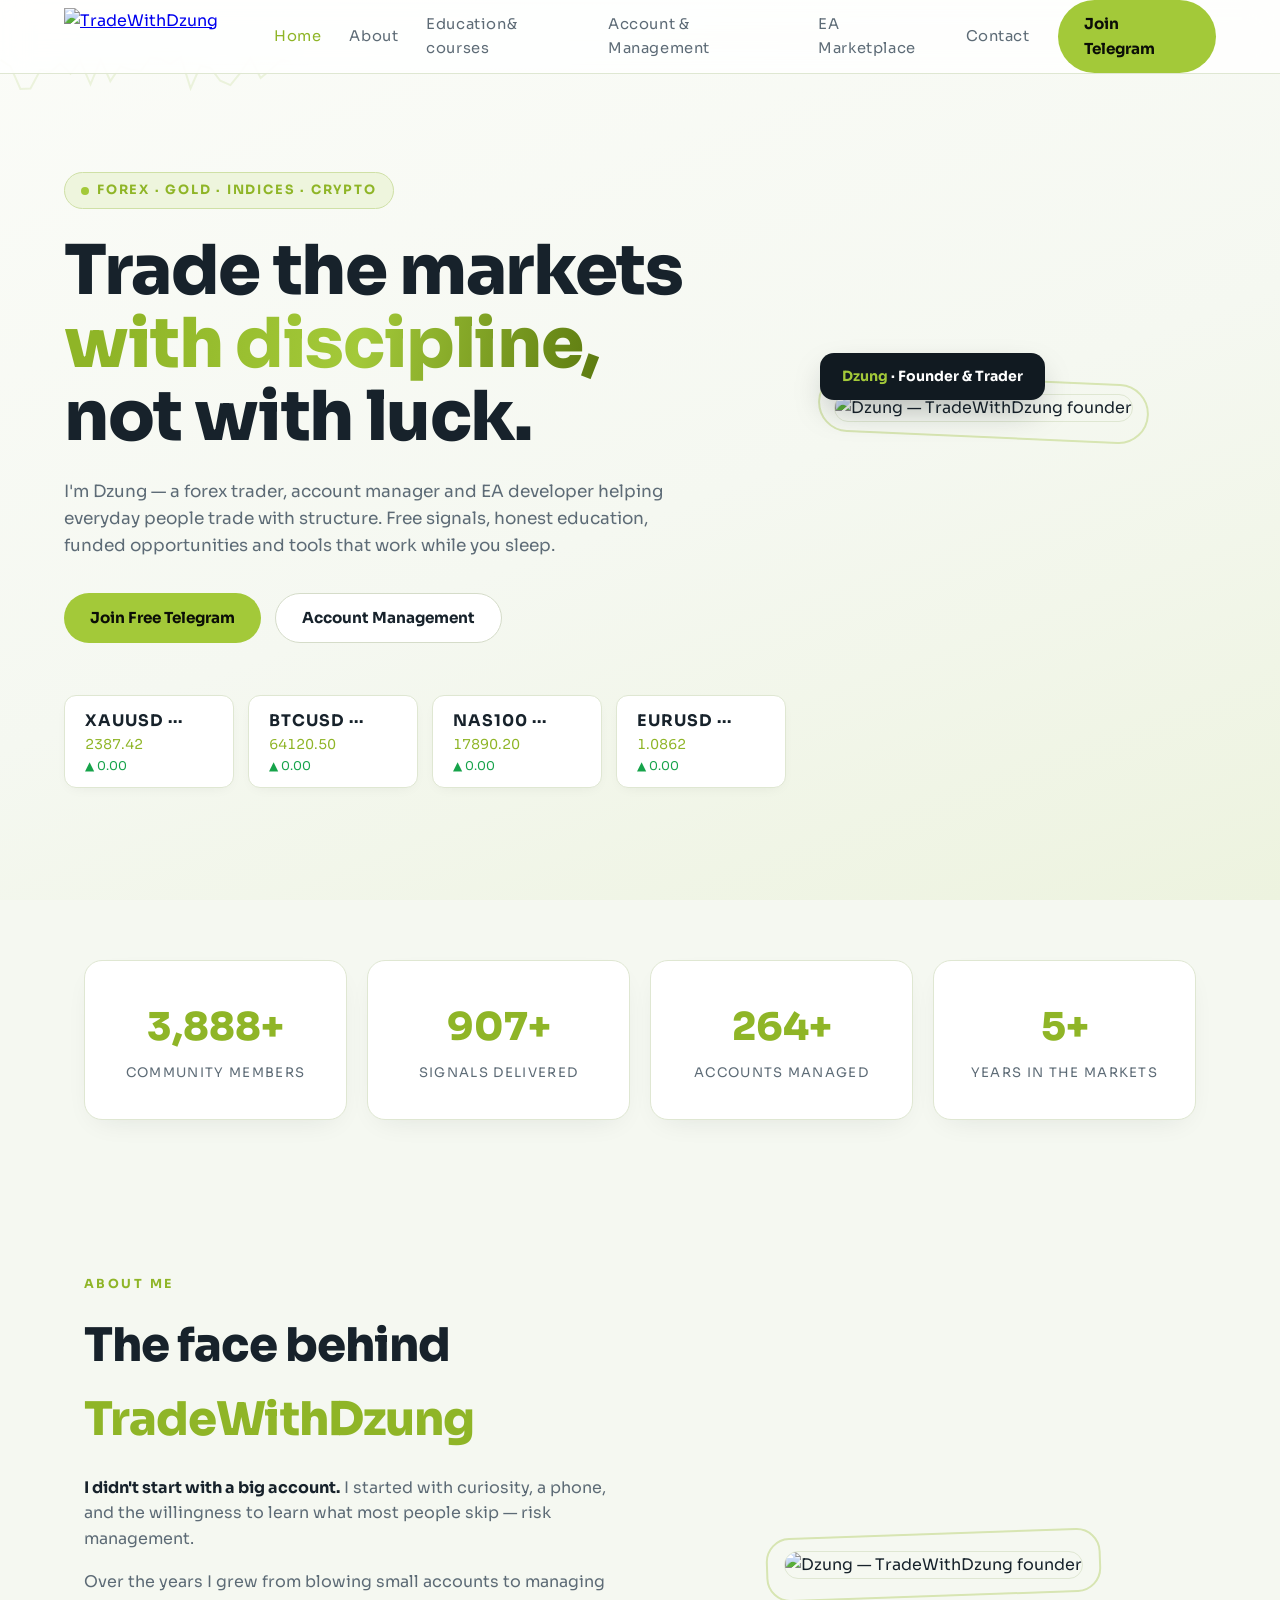
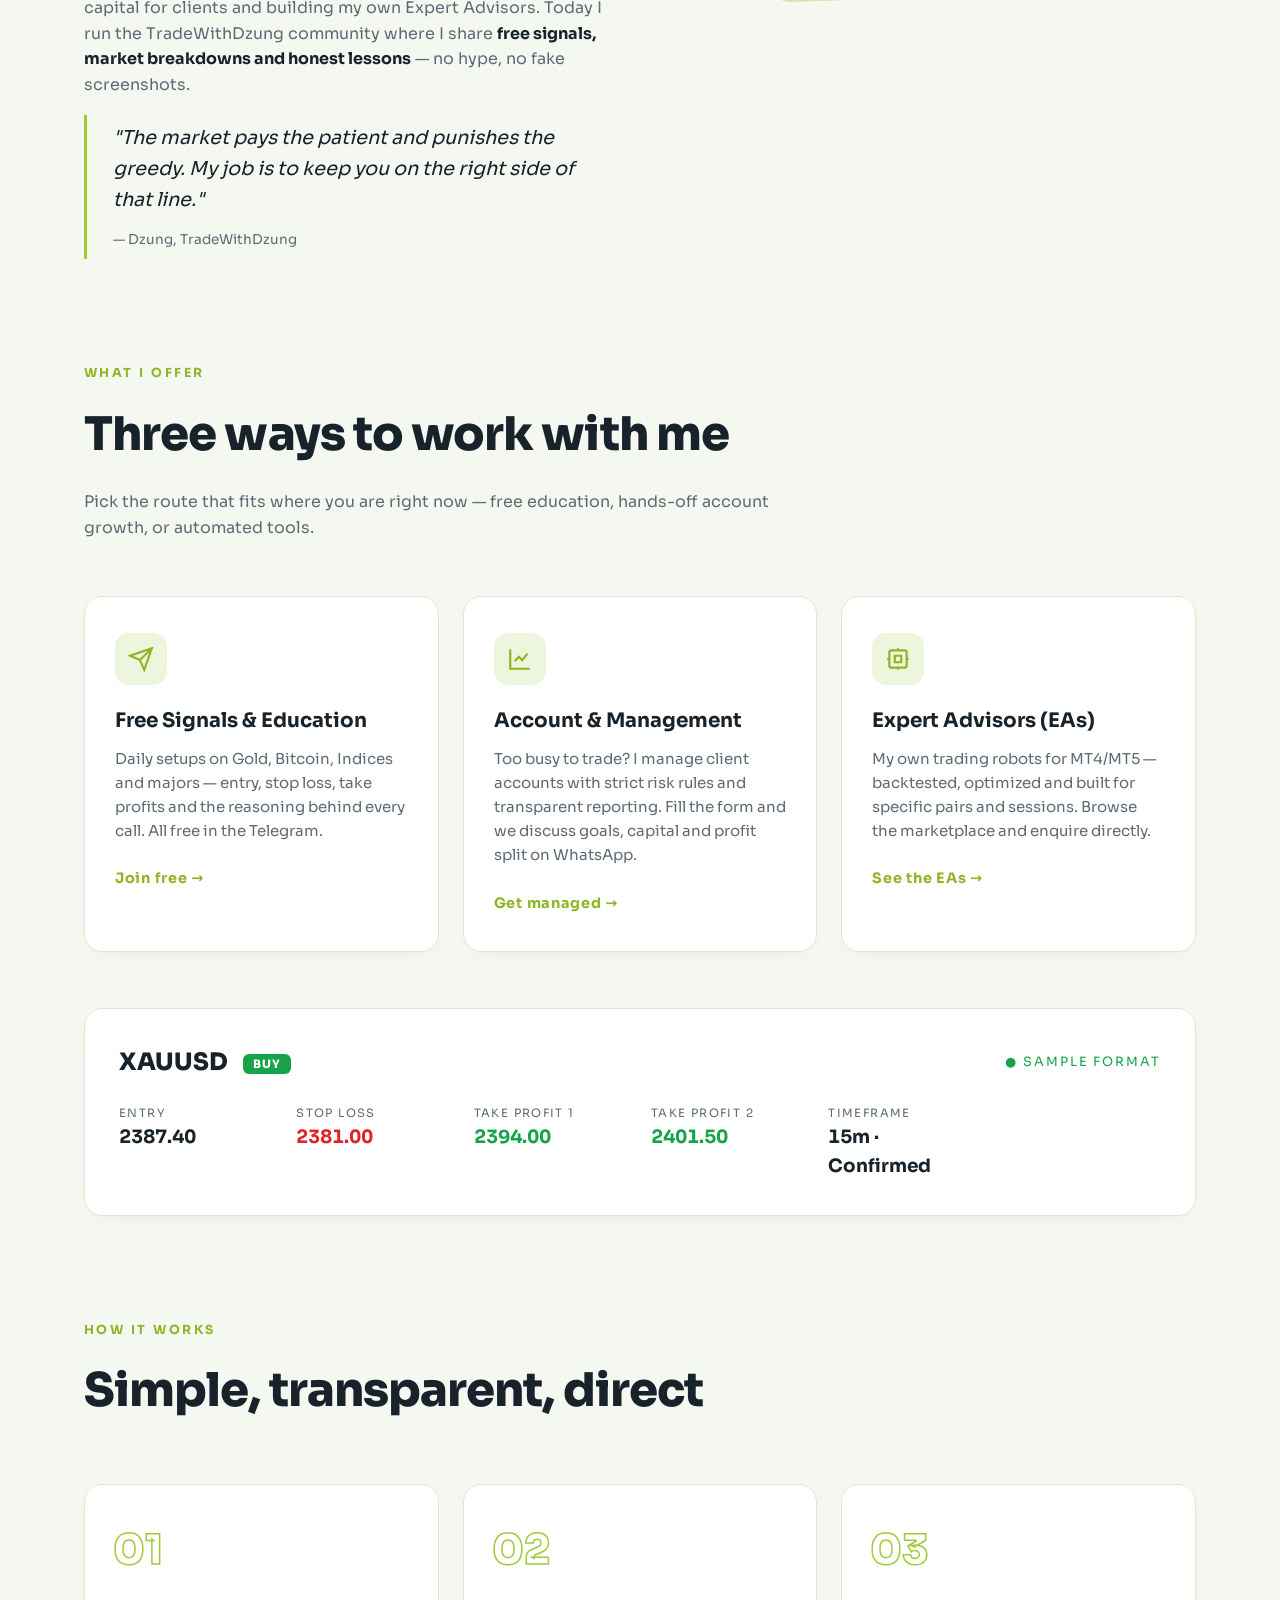
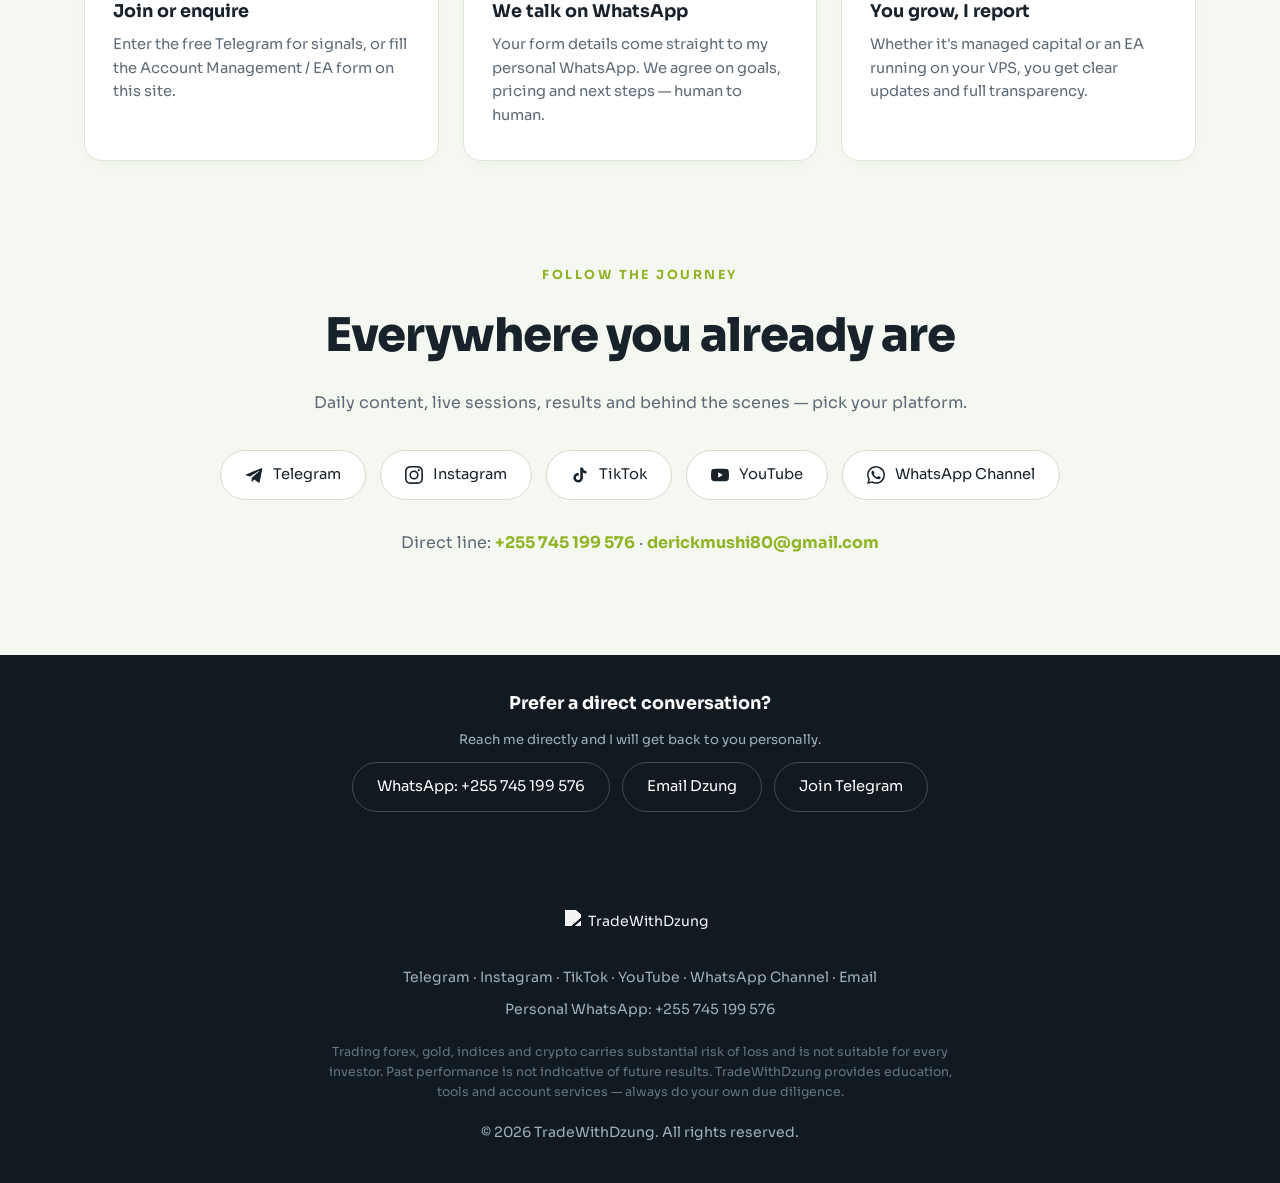
==== index.html @ c8662b42 "Add files via upload" ====
<!DOCTYPE html>
<html lang="en">
<head>
<meta charset="UTF-8">
<meta name="viewport" content="width=device-width, initial-scale=1.0">
<link rel="icon" type="image/png" href="assets/logo.png">
<link rel="preconnect" href="https://fonts.googleapis.com">
<link href="https://fonts.googleapis.com/css2?family=Sora:wght@400;600;700;800&display=swap" rel="stylesheet">
<link rel="stylesheet" href="styles.css">
<title>TradeWithDzung — Forex Signals, Account Management &amp; EAs</title>
<meta name="description" content="TradeWithDzung — forex educator, account manager and EA developer. Join the free Telegram and grow with discipline.">
</head>
<body>

  <nav class="nav">
    <a href="index.html"><img src="assets/logo.png" alt="TradeWithDzung"></a>
    <div class="links" id="navLinks">
      <a class="tlink active" href="index.html" style="color:var(--lime)">Home</a>
      <a class="tlink" href="#about">About</a>
      <a class="tlink" href="education.html">Education& courses</a>
      <a class="tlink" href="account.html">Account &amp; Management</a>
      <a class="tlink" href="eas.html">EA Marketplace</a>
      <a class="tlink" href="#contact">Contact</a>
      <a class="btn" href="https://t.me/tradewithdzung" target="_blank">Join Telegram</a>
    </div>
    <button class="burger" aria-label="menu"><span></span><span></span><span></span></button>
  </nav>

  <!-- HERO -->
  <header class="hero">
    <canvas id="fx"></canvas>
    <div class="inner">
      <div class="hero-grid">
        <div>
          <div class="tag"><span class="dot"></span> Forex · Gold · Indices · Crypto</div>
          <h1>Trade the markets <span class="grad">with discipline,</span> not with luck.</h1>
          <p class="lead">I'm Dzung — a forex trader, account manager and EA developer helping everyday people trade with structure. Free signals, honest education, funded opportunities and tools that work while you sleep.</p>
          <div class="cta-row">
            <a class="btn" href="https://t.me/tradewithdzung" target="_blank">Join Free Telegram</a>
            <a class="btn ghost" href="account.html">Account Management</a>
          </div>
        </div>
        <div class="hero-photo">
          <img src="assets/dzung.jpg" alt="Dzung — TradeWithDzung founder">
          <div class="float-badge"><b>Dzung</b> · Founder &amp; Trader</div>
        </div>
      </div>
      <div class="ticker">
        <div class="chip" data-sym="XAUUSD"><div class="sym">XAUUSD ···</div><div class="prc">2387.42</div><div class="dir up">▲ 0.00</div></div>
        <div class="chip" data-sym="BTCUSD"><div class="sym">BTCUSD ···</div><div class="prc">64120.50</div><div class="dir up">▲ 0.00</div></div>
        <div class="chip" data-sym="NAS100"><div class="sym">NAS100 ···</div><div class="prc">17890.20</div><div class="dir up">▲ 0.00</div></div>
        <div class="chip" data-sym="EURUSD"><div class="sym">EURUSD ···</div><div class="prc">1.0862</div><div class="dir up">▲ 0.00</div></div>
      </div>
    </div>
  </header>

  <!-- STATS -->
  <div class="stats" style="margin-top:60px">
    <div class="cell"><div class="num" data-count="5000" data-suffix="+">0</div><div class="lbl">Community members</div></div>
    <div class="cell"><div class="num" data-count="1200" data-suffix="+">0</div><div class="lbl">Signals delivered</div></div>
    <div class="cell"><div class="num" data-count="350" data-suffix="+">0</div><div class="lbl">Accounts managed</div></div>
    <div class="cell"><div class="num" data-count="6" data-suffix="+">0</div><div class="lbl">Years in the markets</div></div>
  </div>

  <!-- ABOUT -->
  <section id="about">
    <div class="grid2">
      <div class="about-txt reveal">
        <span class="kick">About me</span>
        <h2 class="title">The face behind <span style="color:var(--lime)">TradeWithDzung</span></h2>
        <p><strong>I didn't start with a big account.</strong> I started with curiosity, a phone, and the willingness to learn what most people skip — risk management.</p>
        <p>Over the years I grew from blowing small accounts to managing capital for clients and building my own Expert Advisors. Today I run the TradeWithDzung community where I share <strong>free signals, market breakdowns and honest lessons</strong> — no hype, no fake screenshots.</p>
        <div class="quote reveal">
          "The market pays the patient and punishes the greedy. My job is to keep you on the right side of that line."
          <small>— Dzung, TradeWithDzung</small>
        </div>
      </div>
      <div class="about-photo reveal">
        <img src="assets/dzung1.jpeg" alt="Dzung — TradeWithDzung founder">
      </div>
    </div>
  </section>

  <!-- SERVICES -->
  <section id="services" style="padding-top:0">
    <span class="kick">What I offer</span>
    <h2 class="title">Three ways to work with me</h2>
    <p class="sub">Pick the route that fits where you are right now — free education, hands-off account growth, or automated tools.</p>
    <div class="cards">
      <div class="card reveal">
        <div class="ic"><svg width="26" height="26" viewBox="0 0 24 24" fill="none" stroke="currentColor" stroke-width="2"><path d="M22 2L11 13M22 2l-7 20-4-9-9-4 20-7z"/></svg></div>
        <h3>Free Signals &amp; Education</h3>
        <p>Daily setups on Gold, Bitcoin, Indices and majors — entry, stop loss, take profits and the reasoning behind every call. All free in the Telegram.</p>
        <a class="more" href="https://t.me/tradewithdzung" target="_blank">Join free →</a>
      </div>
      <div class="card reveal">
        <div class="ic"><svg width="26" height="26" viewBox="0 0 24 24" fill="none" stroke="currentColor" stroke-width="2"><path d="M3 3v18h18M7 14l4-4 3 3 5-6"/></svg></div>
        <h3>Account &amp; Management</h3>
        <p>Too busy to trade? I manage client accounts with strict risk rules and transparent reporting. Fill the form and we discuss goals, capital and profit split on WhatsApp.</p>
        <a class="more" href="account.html">Get managed →</a>
      </div>
      <div class="card reveal">
        <div class="ic"><svg width="26" height="26" viewBox="0 0 24 24" fill="none" stroke="currentColor" stroke-width="2"><rect x="4" y="4" width="16" height="16" rx="2"/><path d="M9 9h6v6H9zM4 12h-2M22 12h-2M12 4V2M12 22v-2"/></svg></div>
        <h3>Expert Advisors (EAs)</h3>
        <p>My own trading robots for MT4/MT5 — backtested, optimized and built for specific pairs and sessions. Browse the marketplace and enquire directly.</p>
        <a class="more" href="eas.html">See the EAs →</a>
      </div>
    </div>

    <!-- sample signal -->
    <div class="signal reveal">
      <div class="s-top">
        <div class="pair">XAUUSD <span class="side">BUY</span></div>
        <div class="live">● Sample format</div>
      </div>
      <div class="row"><small>Entry</small><b>2387.40</b></div>
      <div class="row"><small>Stop loss</small><b style="color:#dc2626">2381.00</b></div>
      <div class="row"><small>Take profit 1</small><b style="color:#16a34a">2394.00</b></div>
      <div class="row"><small>Take profit 2</small><b style="color:#16a34a">2401.50</b></div>
      <div class="row"><small>Timeframe</small><b>15m · Confirmed</b></div>
    </div>
  </section>

  <!-- HOW IT WORKS -->
  <section style="padding-top:0">
    <span class="kick">How it works</span>
    <h2 class="title">Simple, transparent, direct</h2>
    <div class="steps">
      <div class="step reveal"><h3>Join or enquire</h3><p>Enter the free Telegram for signals, or fill the Account Management / EA form on this site.</p></div>
      <div class="step reveal"><h3>We talk on WhatsApp</h3><p>Your form details come straight to my personal WhatsApp. We agree on goals, pricing and next steps — human to human.</p></div>
      <div class="step reveal"><h3>You grow, I report</h3><p>Whether it's managed capital or an EA running on your VPS, you get clear updates and full transparency.</p></div>
    </div>
  </section>

  <!-- CONTACT -->
  <section id="contact" style="padding-top:0;text-align:center">
    <span class="kick">Follow the journey</span>
    <h2 class="title">Everywhere you already are</h2>
    <p class="sub" style="margin:0 auto 34px">Daily content, live sessions, results and behind the scenes — pick your platform.</p>
    <div style="display:flex;gap:14px;flex-wrap:wrap;justify-content:center">
      <a class="soc" href="https://t.me/tradewithdzung" target="_blank"><svg viewBox="0 0 24 24"><path d="M9.04 15.7l-.38 5.36c.55 0 .79-.24 1.08-.52l2.6-2.48 5.38 3.94c.99.55 1.69.26 1.96-.9L22.9 4.6c.32-1.45-.52-2.02-1.48-1.66L2.2 10.9c-1.42.55-1.4 1.34-.24 1.7l4.93 1.53L18.26 6.8c.6-.4 1.14-.18.7.22z"/></svg> Telegram</a>
      <a class="soc" href="https://www.instagram.com/tradewithdzung?stkn=azIyY24zc2JjOWRv" target="_blank"><svg viewBox="0 0 24 24"><path d="M12 2.16c3.2 0 3.58.01 4.85.07 3.25.15 4.77 1.69 4.92 4.92.06 1.27.07 1.65.07 4.85s-.01 3.58-.07 4.85c-.15 3.23-1.66 4.77-4.92 4.92-1.27.06-1.64.07-4.85.07s-3.58-.01-4.85-.07c-3.26-.15-4.77-1.7-4.92-4.92C2.17 15.58 2.16 15.2 2.16 12s.01-3.58.07-4.85C2.38 3.92 3.9 2.38 7.15 2.23 8.42 2.17 8.8 2.16 12 2.16zM12 0C8.74 0 8.33.01 7.05.07 2.7.27.27 2.69.07 7.05.01 8.33 0 8.74 0 12s.01 3.67.07 4.95c.2 4.36 2.62 6.78 6.98 6.98C8.33 23.99 8.74 24 12 24s3.67-.01 4.95-.07c4.35-.2 6.78-2.62 6.98-6.98.06-1.28.07-1.69.07-4.95s-.01-3.67-.07-4.95C23.78 2.7 21.36.27 17 .07 15.67.01 15.26 0 12 0zm0 5.84A6.16 6.16 0 1 0 18.16 12 6.16 6.16 0 0 0 12 5.84zm0 10.15A4 4 0 1 1 16 12a4 4 0 0 1-4 3.99zm6.4-11.85a1.44 1.44 0 1 0 1.44 1.44 1.44 1.44 0 0 0-1.44-1.44z"/></svg> Instagram</a>
      <a class="soc" href="https://www.tiktok.com/@tradewithdzung?_r=1&_t=ZS-99aoD9HJnmC" target="_blank"><svg viewBox="0 0 24 24"><path d="M19.59 6.69a4.83 4.83 0 0 1-3.77-4.25V2h-3.45v13.67a2.9 2.9 0 1 1-2.01-2.77V9.39a6.34 6.34 0 1 0 5.46 6.28V8.69a8.16 8.16 0 0 0 4.77 1.52v-3.4a4.85 4.85 0 0 1-1-.12z"/></svg> TikTok</a>
      <a class="soc" href="https://youtube.com/@tradewithdzung?si=ZJ-uL6FaXeh6e82T" target="_blank"><svg viewBox="0 0 24 24"><path d="M23.5 6.19a3.02 3.02 0 0 0-2.12-2.14C19.5 3.55 12 3.55 12 3.55s-7.5 0-9.38.5A3.02 3.02 0 0 0 .5 6.19C0 8.07 0 12 0 12s0 3.93.5 5.81a3.02 3.02 0 0 0 2.12 2.14c1.88.5 9.38.5 9.38.5s7.5 0 9.38-.5a3.02 3.02 0 0 0 2.12-2.14C24 15.93 24 12 24 12s0-3.93-.5-5.81zM9.55 15.57V8.43L15.82 12z"/></svg> YouTube</a>
      <a class="soc" href="https://whatsapp.com/channel/0029Vb87YiJAzNc2whz7le1A" target="_blank"><svg viewBox="0 0 24 24"><path d="M17.47 14.38c-.3-.15-1.76-.87-2.03-.97-.27-.1-.47-.15-.67.15-.2.3-.77.97-.94 1.17-.17.2-.35.22-.64.07-.3-.15-1.26-.46-2.4-1.47-.89-.79-1.49-1.77-1.66-2.07-.17-.3-.02-.46.13-.61.13-.13.3-.35.44-.52.15-.17.2-.3.3-.5.1-.2.05-.37-.02-.52-.08-.15-.67-1.62-.92-2.22-.24-.58-.49-.5-.67-.51h-.57c-.2 0-.52.07-.8.37-.27.3-1.04 1.02-1.04 2.5 0 1.47 1.07 2.9 1.22 3.1.15.2 2.1 3.2 5.1 4.49.71.3 1.27.49 1.7.63.72.23 1.37.2 1.88.12.57-.09 1.76-.72 2-1.42.25-.7.25-1.29.18-1.42-.08-.12-.28-.2-.57-.34zm-5.42 7.4h-.01a9.87 9.87 0 0 1-5.03-1.38l-.36-.21-3.74.98 1-3.65-.24-.37a9.86 9.86 0 1 1 8.38 4.63zm8.42-18.3A11.82 11.82 0 0 0 12.05 0C5.5 0 .16 5.33.16 11.89c0 2.1.55 4.14 1.59 5.95L.06 24l6.3-1.65a11.88 11.88 0 0 0 5.68 1.45h.01c6.55 0 11.89-5.34 11.89-11.9 0-3.18-1.24-6.16-3.47-8.41z"/></svg> WhatsApp Channel</a>
    </div>
    <p style="margin-top:30px;color:var(--mut)">Direct line: <a href="https://wa.me/255745199576" target="_blank" style="color:var(--lime);text-decoration:none;font-weight:700">+255 745 199 576</a> · <a href="mailto:derickmushi80@gmail.com" style="color:var(--lime);text-decoration:none;font-weight:700">derickmushi80@gmail.com</a></p>
  </section>

  <div class="socials socials-secondary">
    <a class="soc direct-contact" href="https://wa.me/255745199576" target="_blank">WhatsApp: +255 745 199 576</a>
    <a class="soc direct-contact" href="mailto:derickmushi80@gmail.com">Email Dzung</a>
    <a class="soc direct-contact" href="https://t.me/tradewithdzung" target="_blank">Join Telegram</a>
    <a class="soc" href="https://t.me/tradewithdzung" target="_blank"><svg viewBox="0 0 24 24"><path d="M9.04 15.7l-.38 5.36c.55 0 .79-.24 1.08-.52l2.6-2.48 5.38 3.94c.99.55 1.69.26 1.96-.9L22.9 4.6c.32-1.45-.52-2.02-1.48-1.66L2.2 10.9c-1.42.55-1.4 1.34-.24 1.7l4.93 1.53L18.26 6.8c.6-.4 1.14-.18.7.22z"/></svg> Telegram</a>
    <a class="soc" href="https://www.instagram.com/tradewithdzung?stkn=azIyY24zc2JjOWRv" target="_blank"><svg viewBox="0 0 24 24"><path d="M12 2.16c3.2 0 3.58.01 4.85.07 3.25.15 4.77 1.69 4.92 4.92.06 1.27.07 1.65.07 4.85s-.01 3.58-.07 4.85c-.15 3.23-1.66 4.77-4.92 4.92-1.27.06-1.64.07-4.85.07s-3.58-.01-4.85-.07c-3.26-.15-4.77-1.7-4.92-4.92C2.17 15.58 2.16 15.2 2.16 12s.01-3.58.07-4.85C2.38 3.92 3.9 2.38 7.15 2.23 8.42 2.17 8.8 2.16 12 2.16zM12 0C8.74 0 8.33.01 7.05.07 2.7.27.27 2.69.07 7.05.01 8.33 0 8.74 0 12s.01 3.67.07 4.95c.2 4.36 2.62 6.78 6.98 6.98C8.33 23.99 8.74 24 12 24s3.67-.01 4.95-.07c4.35-.2 6.78-2.62 6.98-6.98.06-1.28.07-1.69.07-4.95s-.01-3.67-.07-4.95C23.78 2.7 21.36.27 17 .07 15.67.01 15.26 0 12 0zm0 5.84A6.16 6.16 0 1 0 18.16 12 6.16 6.16 0 0 0 12 5.84zm0 10.15A4 4 0 1 1 16 12a4 4 0 0 1-4 3.99zm6.4-11.85a1.44 1.44 0 1 0 1.44 1.44 1.44 1.44 0 0 0-1.44-1.44z"/></svg> Instagram</a>
    <a class="soc" href="https://www.tiktok.com/@tradewithdzung?_r=1&_t=ZS-99aoD9HJnmC" target="_blank"><svg viewBox="0 0 24 24"><path d="M19.59 6.69a4.83 4.83 0 0 1-3.77-4.25V2h-3.45v13.67a2.9 2.9 0 1 1-2.01-2.77V9.39a6.34 6.34 0 1 0 5.46 6.28V8.69a8.16 8.16 0 0 0 4.77 1.52v-3.4a4.85 4.85 0 0 1-1-.12z"/></svg> TikTok</a>
    <a class="soc" href="https://youtube.com/@tradewithdzung?si=ZJ-uL6FaXeh6e82T" target="_blank"><svg viewBox="0 0 24 24"><path d="M23.5 6.19a3.02 3.02 0 0 0-2.12-2.14C19.5 3.55 12 3.55 12 3.55s-7.5 0-9.38.5A3.02 3.02 0 0 0 .5 6.19C0 8.07 0 12 0 12s0 3.93.5 5.81a3.02 3.02 0 0 0 2.12 2.14c1.88.5 9.38.5 9.38.5s7.5 0 9.38-.5a3.02 3.02 0 0 0 2.12-2.14C24 15.93 24 12 24 12s0-3.93-.5-5.81zM9.55 15.57V8.43L15.82 12z"/></svg> YouTube</a>
    <a class="soc" href="https://whatsapp.com/channel/0029Vb87YiJAzNc2whz7le1A" target="_blank"><svg viewBox="0 0 24 24"><path d="M17.47 14.38c-.3-.15-1.76-.87-2.03-.97-.27-.1-.47-.15-.67.15-.2.3-.77.97-.94 1.17-.17.2-.35.22-.64.07-.3-.15-1.26-.46-2.4-1.47-.89-.79-1.49-1.77-1.66-2.07-.17-.3-.02-.46.13-.61.13-.13.3-.35.44-.52.15-.17.2-.3.3-.5.1-.2.05-.37-.02-.52-.08-.15-.67-1.62-.92-2.22-.24-.58-.49-.5-.67-.51h-.57c-.2 0-.52.07-.8.37-.27.3-1.04 1.02-1.04 2.5 0 1.47 1.07 2.9 1.22 3.1.15.2 2.1 3.2 5.1 4.49.71.3 1.27.49 1.7.63.72.23 1.37.2 1.88.12.57-.09 1.76-.72 2-1.42.25-.7.25-1.29.18-1.42-.08-.12-.28-.2-.57-.34zm-5.42 7.4h-.01a9.87 9.87 0 0 1-5.03-1.38l-.36-.21-3.74.98 1-3.65-.24-.37a9.86 9.86 0 1 1 8.38 4.63zm8.42-18.3A11.82 11.82 0 0 0 12.05 0C5.5 0 .16 5.33.16 11.89c0 2.1.55 4.14 1.59 5.95L.06 24l6.3-1.65a11.88 11.88 0 0 0 5.68 1.45h.01c6.55 0 11.89-5.34 11.89-11.9 0-3.18-1.24-6.16-3.47-8.41z"/></svg> WhatsApp Channel</a>
  </div>

  <footer>
    <img class="flogo" src="assets/logo.png" alt="TradeWithDzung">
    <p>
      <a href="https://t.me/tradewithdzung" target="_blank">Telegram</a> ·
      <a href="https://www.instagram.com/tradewithdzung?stkn=azIyY24zc2JjOWRv" target="_blank">Instagram</a> ·
      <a href="https://www.tiktok.com/@tradewithdzung?_r=1&_t=ZS-99aoD9HJnmC" target="_blank">TikTok</a> ·
      <a href="https://youtube.com/@tradewithdzung?si=ZJ-uL6FaXeh6e82T" target="_blank">YouTube</a> ·
      <a href="https://whatsapp.com/channel/0029Vb87YiJAzNc2whz7le1A" target="_blank">WhatsApp Channel</a> ·
      <a href="mailto:derickmushi80@gmail.com">Email</a>
    </p>
    <p style="margin-top:10px">Personal WhatsApp: <a href="https://wa.me/255745199576" target="_blank">+255 745 199 576</a></p>
    <p class="risk">Trading forex, gold, indices and crypto carries substantial risk of loss and is not suitable for every investor. Past performance is not indicative of future results. TradeWithDzung provides education, tools and account services — always do your own due diligence.</p>
    <p style="margin-top:18px">© 2026 TradeWithDzung. All rights reserved.</p>
  </footer>

<script src="script.js"></script>
</body>
</html>
---- styles.css ----
/* ============ TRADEWITHDZUNG — styles.css (LIGHT THEME) ============ */
:root{
  --bg:#f5f8f1;
  --bg2:#ffffff;
  --panel:#ffffff;
  --line:#dfe7d2;
  --lime:#8fb527;
  --lime2:#a3c939;
  --lime-soft:#eef5dd;
  --ink:#17222b;
  --mut:#5d6b76;
  --dark:#111a21;
  --r:18px;
}
*{margin:0;padding:0;box-sizing:border-box}
html{scroll-behavior:smooth}
body{
  background:var(--bg);
  color:var(--ink);
  font-family:"Sora","Segoe UI",system-ui,sans-serif;
  overflow-x:hidden;
  line-height:1.6;
}
::selection{background:var(--lime2);color:#0b0e07}

/* ---------- NAV ---------- */
.nav{
  position:fixed;inset:0 0 auto 0;z-index:100;
  display:flex;align-items:center;justify-content:space-between;
  height:74px;padding:8px 5vw;
  background:rgba(255,255,255,.82);
  backdrop-filter:blur(14px);
  border-bottom:1px solid var(--line);
}
.nav img{
  width:210px;height:58px;display:block;
  object-fit:cover;object-position:center;
}
.nav .links{display:flex;gap:28px;align-items:center}
.nav a.tlink{color:var(--mut);text-decoration:none;font-size:.92rem;letter-spacing:.04em;transition:.25s}
.nav a.tlink:hover,.nav a.tlink.active{color:var(--lime)}
.btn{
  display:inline-flex;align-items:center;gap:10px;
  background:var(--lime2);color:#0b0e07;font-weight:700;
  padding:12px 26px;border-radius:999px;text-decoration:none;
  border:none;cursor:pointer;font-size:.95rem;font-family:inherit;
  transition:.25s;
}
.btn:hover{background:var(--lime);transform:translateY(-2px);box-shadow:0 12px 30px -8px rgba(143,181,39,.5)}
.btn.ghost{background:#fff;color:var(--ink);border:1px solid #d5dcc9}
.btn.ghost:hover{border-color:var(--lime);color:var(--lime)}
.burger{display:none;background:none;border:none;cursor:pointer;flex-direction:column;gap:5px;padding:6px}
.burger span{width:24px;height:2px;background:var(--ink);transition:.3s}

/* ---------- HERO ---------- */
.hero{
  min-height:100vh;position:relative;display:flex;
  align-items:center;padding:130px 5vw 70px;overflow:hidden;
  background:linear-gradient(160deg,#fbfcf8 0%,var(--bg) 55%,#edf3df 100%);
}
#fx{position:absolute;inset:0;z-index:0}
.hero .inner{position:relative;z-index:2;max-width:1240px;margin:0 auto;width:100%}
.hero-grid{display:grid;grid-template-columns:1.15fr .85fr;gap:60px;align-items:center}
@media(max-width:940px){.hero-grid{grid-template-columns:1fr}}
.tag{
  display:inline-flex;align-items:center;gap:8px;
  border:1px solid #cfe0a6;border-radius:999px;
  padding:7px 16px;font-size:.8rem;color:var(--lime);
  letter-spacing:.14em;text-transform:uppercase;margin-bottom:26px;
  background:var(--lime-soft);font-weight:700;
}
.tag .dot{width:8px;height:8px;border-radius:50%;background:var(--lime2);animation:pulse 1.6s infinite}
@keyframes pulse{0%,100%{opacity:1;transform:scale(1)}50%{opacity:.4;transform:scale(.7)}}
.hero h1{
  font-size:clamp(2.3rem,5.4vw,4.3rem);
  line-height:1.06;font-weight:800;letter-spacing:-.02em;
}
.hero h1 .grad{
  background:linear-gradient(100deg,var(--lime) 10%,var(--lime2) 55%,#5c7a10 100%);
  -webkit-background-clip:text;background-clip:text;color:transparent;
}
.hero p.lead{margin:24px 0 34px;max-width:52ch;color:var(--mut);font-size:1.06rem}
.hero .cta-row{display:flex;gap:14px;flex-wrap:wrap}

.hero-photo{position:relative;justify-self:center}
.hero-photo img{
  width:100%;max-width:400px;border-radius:24px;display:block;
  border:1px solid var(--line);
  box-shadow:0 30px 70px -18px rgba(23,34,43,.28);
}
.hero-photo::before{
  content:"";position:absolute;inset:-16px;border-radius:30px;
  border:2px solid #d7e5b2;z-index:-1;transform:rotate(2.5deg);
}
.float-badge{
  position:absolute;bottom:22px;left:-14px;background:var(--dark);color:#fff;
  font-weight:700;padding:12px 22px;border-radius:14px;font-size:.88rem;
  box-shadow:0 14px 34px -10px rgba(17,26,33,.4);
}
.float-badge b{color:var(--lime2)}

.ticker{margin-top:52px;display:flex;gap:14px;flex-wrap:wrap}
.chip{
  border:1px solid var(--line);border-radius:12px;
  padding:12px 20px;background:#fff;min-width:170px;
  box-shadow:0 4px 14px -6px rgba(23,34,43,.08);
}
.chip .sym{font-weight:700;color:var(--ink);letter-spacing:.06em}
.chip .prc{font-size:.85rem;color:var(--lime);font-variant-numeric:tabular-nums}
.chip .dir{font-size:.75rem}
.up{color:#16a34a}.dn{color:#dc2626}

/* stats */
.stats{
  display:grid;grid-template-columns:repeat(auto-fit,minmax(180px,1fr));
  gap:20px;padding:0 5vw;max-width:1240px;margin:0 auto;position:relative;z-index:3;
}
.stats .cell{
  background:#fff;border:1px solid var(--line);border-radius:var(--r);
  padding:36px 20px;text-align:center;
  box-shadow:0 10px 30px -14px rgba(23,34,43,.12);
}
.stats .num{font-size:2.4rem;font-weight:800;color:var(--lime)}
.stats .lbl{color:var(--mut);font-size:.82rem;letter-spacing:.1em;text-transform:uppercase;margin-top:4px}

/* ---------- SECTIONS ---------- */
section{padding:100px 5vw;max-width:1240px;margin:0 auto}
.kick{color:var(--lime);letter-spacing:.2em;text-transform:uppercase;font-size:.78rem;font-weight:700}
h2.title{font-size:clamp(1.9rem,4vw,2.9rem);font-weight:800;letter-spacing:-.02em;margin:12px 0 18px}
.sub{color:var(--mut);max-width:60ch}

.grid2{display:grid;grid-template-columns:1fr 1fr;gap:60px;align-items:center;margin-top:50px}
@media(max-width:900px){.grid2{grid-template-columns:1fr}}

.about-photo{position:relative;justify-self:center}
.about-photo img{
  width:100%;max-width:420px;border-radius:var(--r);display:block;
  border:1px solid var(--line);
  box-shadow:0 30px 80px -20px rgba(23,34,43,.3);
}
.about-photo::before{
  content:"";position:absolute;inset:-18px;border-radius:24px;
  border:2px solid #d7e5b2;z-index:-1;transform:rotate(-2deg);
}
.about-txt p{color:var(--mut);margin-bottom:18px}
.about-txt strong{color:var(--ink)}

/* services cards */
.cards{display:grid;grid-template-columns:repeat(auto-fit,minmax(280px,1fr));gap:24px;margin-top:56px}
.card{
  background:#fff;border:1px solid var(--line);border-radius:var(--r);
  padding:36px 30px;position:relative;overflow:hidden;transition:.35s;
  box-shadow:0 6px 22px -12px rgba(23,34,43,.1);
}
.card::after{
  content:"";position:absolute;inset:auto -40% -60% auto;width:220px;height:220px;
  background:radial-gradient(circle,rgba(163,201,57,.18),transparent 70%);
  transition:.4s;
}
.card:hover{transform:translateY(-8px);border-color:var(--lime2);box-shadow:0 24px 50px -18px rgba(143,181,39,.3)}
.card:hover::after{transform:scale(1.5)}
.card .ic{
  width:52px;height:52px;border-radius:14px;background:var(--lime-soft);
  display:grid;place-items:center;margin-bottom:20px;color:var(--lime);
}
.card h3{font-size:1.25rem;margin-bottom:10px}
.card p{color:var(--mut);font-size:.94rem;margin-bottom:22px}
.card a.more{color:var(--lime);text-decoration:none;font-weight:700;font-size:.9rem;letter-spacing:.05em}

/* signal sample */
.signal{
  margin-top:56px;border:1px solid var(--line);border-radius:var(--r);
  background:#fff;padding:34px;
  display:grid;grid-template-columns:repeat(auto-fit,minmax(150px,1fr));gap:22px;
  box-shadow:0 6px 22px -12px rgba(23,34,43,.1);
}
.signal .s-top{grid-column:1/-1;display:flex;justify-content:space-between;flex-wrap:wrap;gap:10px;align-items:center}
.signal .s-top .live{color:#16a34a;font-size:.8rem;letter-spacing:.15em;text-transform:uppercase}
.signal .pair{font-size:1.5rem;font-weight:800}
.signal .pair .side{background:#16a34a;color:#fff;font-size:.72rem;padding:3px 10px;border-radius:6px;vertical-align:middle;margin-left:10px;letter-spacing:.1em}
.signal .row small{display:block;color:var(--mut);font-size:.72rem;text-transform:uppercase;letter-spacing:.12em}
.signal .row b{font-size:1.15rem;font-variant-numeric:tabular-nums}

/* steps */
.steps{display:grid;grid-template-columns:repeat(auto-fit,minmax(240px,1fr));gap:24px;margin-top:56px;counter-reset:st}
.step{
  counter-increment:st;border:1px solid var(--line);border-radius:var(--r);
  padding:32px 28px;background:#fff;transition:.3s;
  box-shadow:0 6px 22px -12px rgba(23,34,43,.08);
}
.step:hover{border-color:var(--lime2);transform:translateY(-4px)}
.step::before{
  content:"0" counter(st);font-size:2.6rem;font-weight:800;
  color:transparent;-webkit-text-stroke:1.5px var(--lime2);display:block;margin-bottom:14px;
}
.step h3{margin-bottom:8px;font-size:1.1rem}
.step p{color:var(--mut);font-size:.92rem}

/* quote */
.quote{
  border-left:3px solid var(--lime2);padding:8px 0 8px 26px;
  color:var(--ink);font-size:1.2rem;font-style:italic;max-width:46ch;
}
.quote small{display:block;margin-top:14px;color:var(--mut);font-style:normal;font-size:.85rem}

/* socials band */
.socials{
  display:flex;gap:14px;flex-wrap:wrap;justify-content:center;
  padding:70px 5vw;background:#fff;border-block:1px solid var(--line);
}
.socials-secondary{
  position:relative;gap:12px;padding:34px 5vw 38px;
  background:var(--dark);border-block:0;color:#fff;
}
.socials-secondary::before{
  content:"Prefer a direct conversation?";
  flex-basis:100%;color:#fff;font-size:1.1rem;font-weight:700;text-align:center;
}
.socials-secondary::after{
  content:"Reach me directly and I will get back to you personally.";
  flex-basis:100%;order:1;color:#9fb0bc;font-size:.82rem;text-align:center;
}
.socials-secondary .direct-contact{order:2;color:#fff;border-color:#3d4d57;background:transparent}
.socials-secondary .direct-contact:hover{background:var(--lime2);border-color:var(--lime2);color:var(--ink)}
.socials-secondary > .soc:not(.direct-contact){display:none}
.soc{
  display:inline-flex;align-items:center;gap:10px;text-decoration:none;
  color:var(--ink);border:1px solid #d5dcc9;border-radius:999px;
  padding:12px 24px;font-size:.92rem;transition:.3s;background:#fff;
}
.soc svg{width:18px;height:18px;fill:currentColor}
.soc:hover{border-color:var(--lime2);color:var(--lime);transform:translateY(-3px);box-shadow:0 10px 24px -10px rgba(143,181,39,.4)}

/* footer (dark anchor) */
footer{background:var(--dark);color:#9fb0bc;padding:60px 5vw 40px;text-align:center;font-size:.88rem}
footer .flogo{
  width:150px;height:40px;margin-bottom:16px;display:block;margin-inline:auto;
  object-fit:cover;object-position:center;opacity:.95;filter:brightness(0) invert(1);
}
footer a{color:#9fb0bc;text-decoration:none}
footer a:hover{color:var(--lime2)}
footer .risk{margin-top:22px;font-size:.78rem;max-width:70ch;margin-inline:auto;color:#647482}

/* ---------- PAGES (form pages) ---------- */
.page-hero{padding:160px 5vw 60px;max-width:1240px;margin:0 auto;text-align:center}
.page-hero h1{font-size:clamp(2.1rem,4.6vw,3.4rem);font-weight:800;letter-spacing:-.02em}
.page-hero p{color:var(--mut);max-width:58ch;margin:18px auto 0}

.form-wrap{max-width:820px;margin:0 auto;padding:0 5vw 100px}
.form-card{
  background:#fff;border:1px solid var(--line);border-radius:22px;padding:44px;
  box-shadow:0 20px 50px -20px rgba(23,34,43,.15);
}
.form-card h3{font-size:1.3rem;margin-bottom:6px}
.form-card .fnote{color:var(--mut);font-size:.88rem;margin-bottom:30px}
.frow{display:grid;grid-template-columns:1fr 1fr;gap:18px}
@media(max-width:640px){.frow{grid-template-columns:1fr}.form-card{padding:28px}}
.field{display:flex;flex-direction:column;gap:8px;margin-bottom:18px}
.field label{font-size:.82rem;letter-spacing:.08em;text-transform:uppercase;color:var(--mut);font-weight:600}
.field input,.field select,.field textarea{
  background:#fbfdf8;border:1px solid #d5dcc9;border-radius:12px;
  padding:13px 16px;color:var(--ink);font-family:inherit;font-size:.95rem;
  outline:none;transition:.25s;width:100%;
}
.field input:focus,.field select:focus,.field textarea:focus{border-color:var(--lime2);box-shadow:0 0 0 3px rgba(163,201,57,.2)}
.field textarea{resize:vertical;min-height:100px}
.wa-send{width:100%;justify-content:center;margin-top:8px;font-size:1.02rem}
.wa-send svg{width:20px;height:20px;fill:currentColor}
.form-ok{
  display:none;margin-top:18px;padding:14px 18px;border-radius:12px;
  background:#e8f7ee;border:1px solid #b9e6c9;color:#15803d;font-size:.9rem;text-align:center;
}

/* EA grid */
.ea-grid{display:grid;grid-template-columns:repeat(auto-fit,minmax(300px,1fr));gap:26px;margin-top:56px}
.ea{
  background:#fff;border:1px solid var(--line);border-radius:var(--r);
  overflow:hidden;transition:.35s;display:flex;flex-direction:column;
  box-shadow:0 6px 22px -12px rgba(23,34,43,.1);
}
.ea:hover{transform:translateY(-8px);border-color:var(--lime2);box-shadow:0 24px 60px -24px rgba(143,181,39,.35)}
.ea .art{
  height:160px;display:grid;place-items:center;position:relative;overflow:hidden;
  background:radial-gradient(circle at 30% 20%,rgba(163,201,57,.25),transparent 60%),#f2f6e8;
}
.ea .art svg{width:64px;height:64px;stroke:var(--lime);fill:none;stroke-width:1.5}
.ea .body{padding:28px;flex:1;display:flex;flex-direction:column}
.ea .body h3{font-size:1.2rem}
.ea .body .pairline{color:var(--lime);font-size:.8rem;letter-spacing:.12em;text-transform:uppercase;margin:4px 0 12px;font-weight:700}
.ea .body p{color:var(--mut);font-size:.92rem;flex:1}
.ea ul{list-style:none;margin:16px 0 22px}
.ea ul li{color:var(--mut);font-size:.88rem;padding:6px 0 6px 26px;position:relative}
.ea ul li::before{content:"";position:absolute;left:0;top:13px;width:12px;height:2px;background:var(--lime2)}
.price-tag{font-weight:800;color:var(--ink);font-size:1.1rem;margin-bottom:16px}
.price-tag small{color:var(--mut);font-weight:400}

/* education page */
.education-page .card ul,
.education-page .ea ul{list-style:none;margin:18px 0 0}
.education-page .card li,
.education-page .ea li{
  position:relative;padding:7px 0 7px 24px;
  color:var(--mut);font-size:.9rem;
}
.education-page .card li::before,
.education-page .ea li::before{
  content:"";position:absolute;left:0;top:15px;
  width:10px;height:2px;background:var(--lime2);
}
.education-page .card{height:100%}
.education-page .card h3{line-height:1.35}
.education-page .ea .art{
  height:150px;font-size:3.5rem;font-weight:800;
  color:transparent;-webkit-text-stroke:1.5px var(--lime2);
}
.education-page .ea .body .btn{align-self:flex-start}
.education-page .socials{margin-top:20px}

.reveal{opacity:0;transform:translateY(34px);transition:.8s cubic-bezier(.2,.7,.2,1)}
.reveal.in{opacity:1;transform:none}

/* mobile nav */
@media(max-width:980px){
  .nav{
    padding:7px 16px;
    height:72px;
  }
  .nav img{width:174px;height:48px}
  .nav .links{
    position:fixed;inset:72px 12px auto auto;width:min(88vw,360px);
    max-height:calc(100vh - 88px);padding:30px 22px;
    background:rgba(255,255,255,.97);flex-direction:column;align-items:stretch;
    justify-content:flex-start;gap:8px;overflow-y:auto;
    transform:translateX(calc(100% + 24px));transition:.35s cubic-bezier(.2,.7,.2,1);
    border:1px solid var(--line);border-radius:20px;
    box-shadow:0 24px 60px rgba(23,34,43,.2);
  }
  .nav .links::before{
    content:"TRADEWITHDZUNG";display:block;margin:0 0 12px;
    color:var(--lime);font-size:.7rem;font-weight:800;letter-spacing:.18em;
  }
  .nav .links.open{transform:none}
  .nav a.tlink{
    display:block;padding:12px 14px;border-radius:10px;
    font-size:1rem;letter-spacing:.02em;
  }
  .nav a.tlink:hover,.nav a.tlink.active{background:var(--lime-soft)}
  .nav .links .btn{justify-content:center;margin-top:12px;padding:13px 20px}
  .burger{
    display:flex;z-index:110;width:42px;height:42px;align-items:center;
    justify-content:center;border:1px solid var(--line);border-radius:12px;
    background:#fff;
  }
  .burger.open span:nth-child(1){transform:translateY(7px) rotate(45deg)}
  .burger.open span:nth-child(2){opacity:0}
  .burger.open span:nth-child(3){transform:translateY(-7px) rotate(-45deg)}

  .hero{min-height:auto;padding:112px 20px 48px}
  .hero-grid{gap:42px}
  .hero h1{font-size:clamp(2.25rem,11vw,3.5rem)}
  .hero p.lead{font-size:.98rem;margin:20px 0 28px}
  .hero .cta-row{display:grid;grid-template-columns:1fr;gap:10px}
  .hero .cta-row .btn{justify-content:center}
  .hero-photo img{max-width:340px}
  .float-badge{left:8px;bottom:16px;padding:10px 16px;font-size:.78rem}
  .ticker{display:grid;grid-template-columns:1fr 1fr;gap:10px;margin-top:34px}
  .chip{min-width:0;padding:11px 13px}
  .stats{grid-template-columns:1fr 1fr;gap:10px;padding:0 16px}
  .stats .cell{padding:22px 10px}
  .stats .num{font-size:1.8rem}
  .stats .lbl{font-size:.65rem;letter-spacing:.06em}
  section{padding:70px 20px}
  .grid2{gap:34px;margin-top:34px}
  .cards,.steps{gap:14px;margin-top:34px}
  .card,.step{padding:26px 22px}
  .signal{margin-top:34px;padding:24px 20px;gap:18px}
  .signal .pair{font-size:1.25rem}
  .socials{padding:48px 20px}
  .socials-secondary{padding:32px 20px 36px}
  .socials-secondary .direct-contact{width:100%;justify-content:center}
  .page-hero{padding:126px 20px 42px}
  .form-wrap{padding-inline:20px}
  .form-card{padding:26px 20px;border-radius:18px}
  .ea-grid{grid-template-columns:1fr;gap:16px;margin-top:34px}
  .ea .body{padding:24px 22px}
}
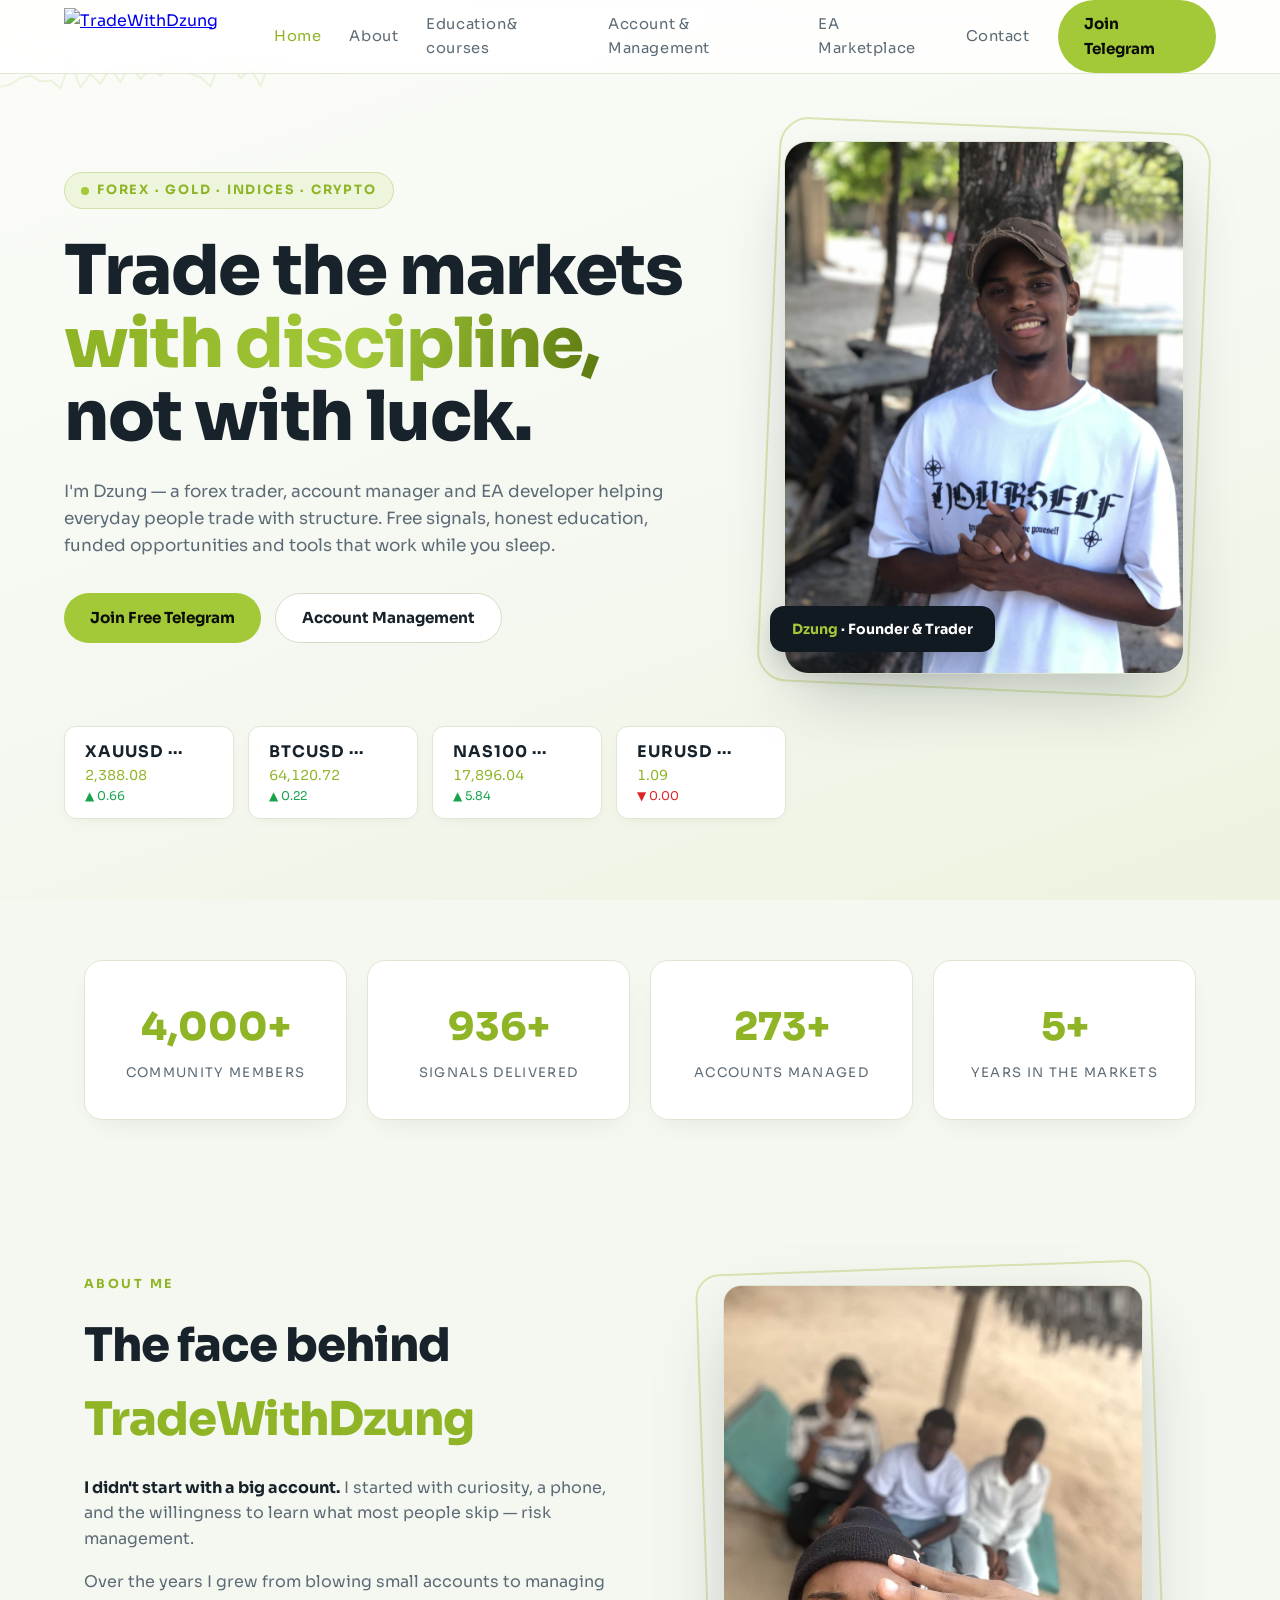
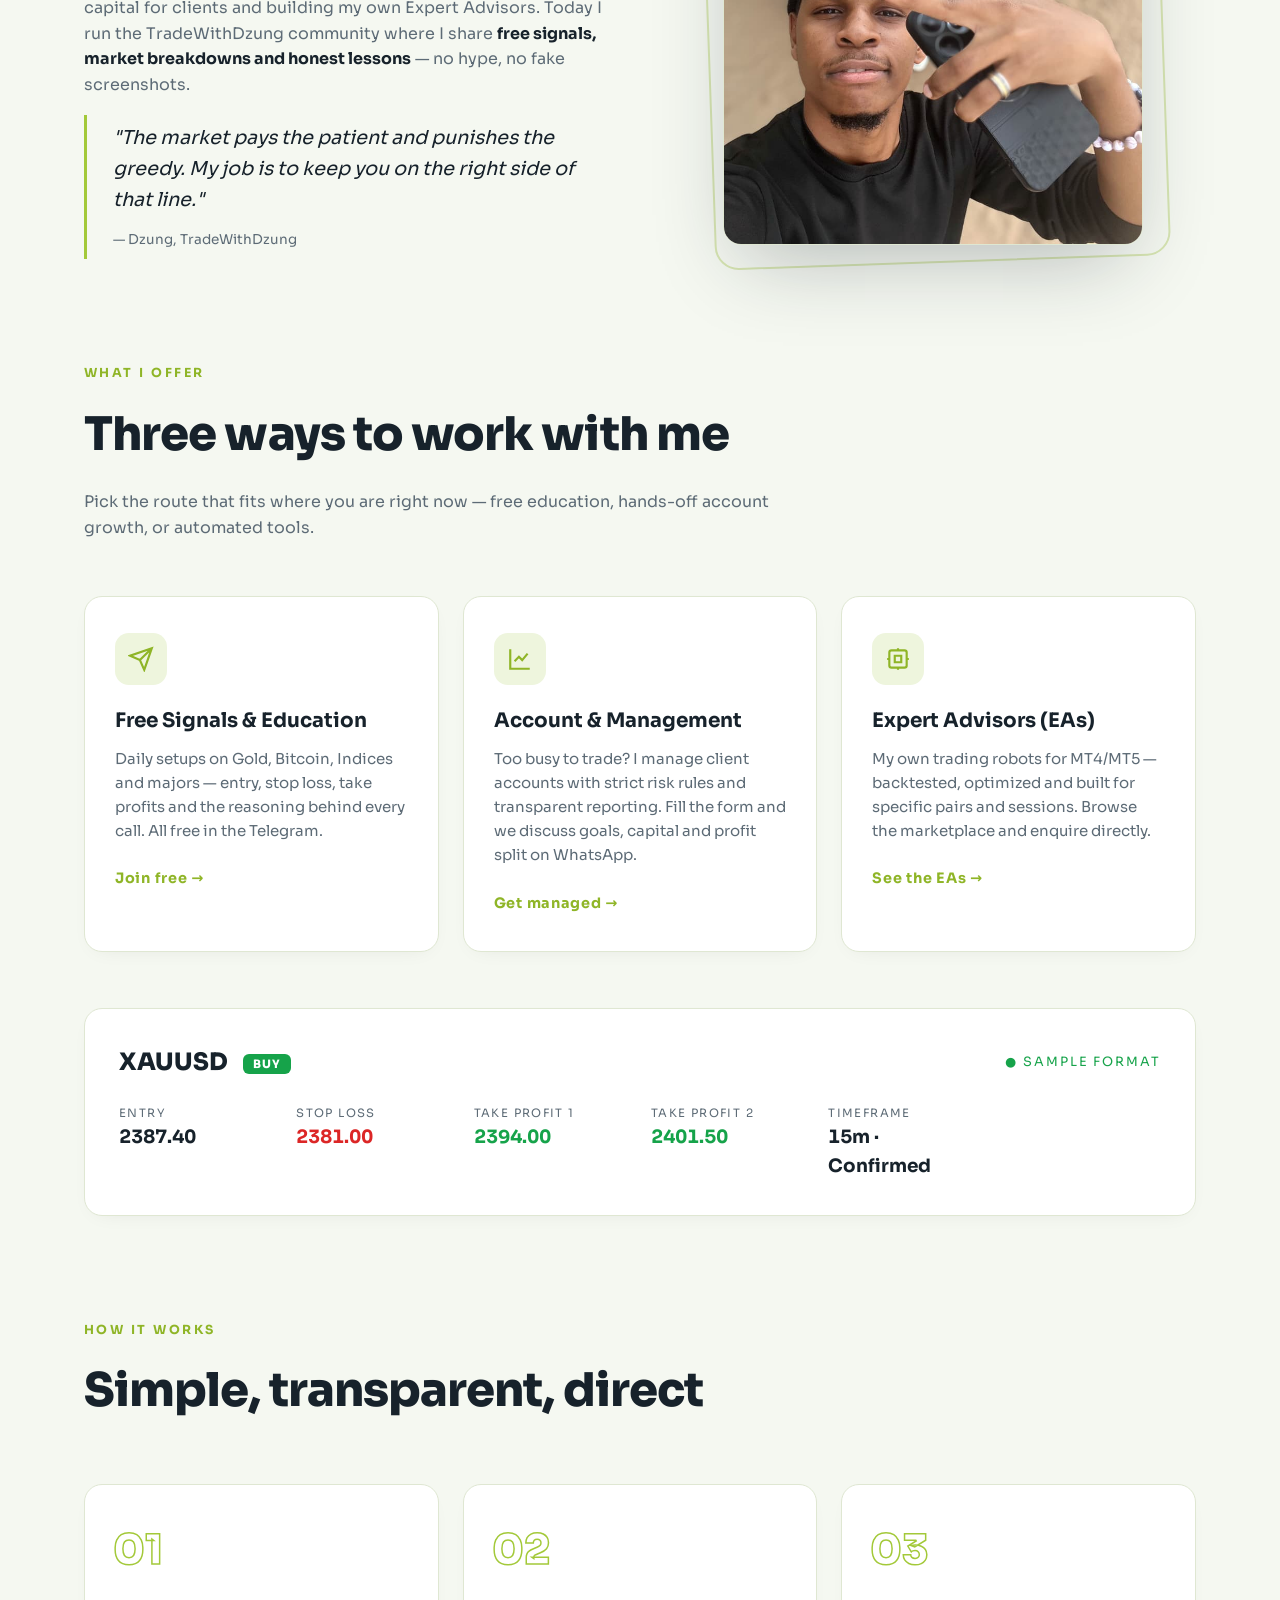
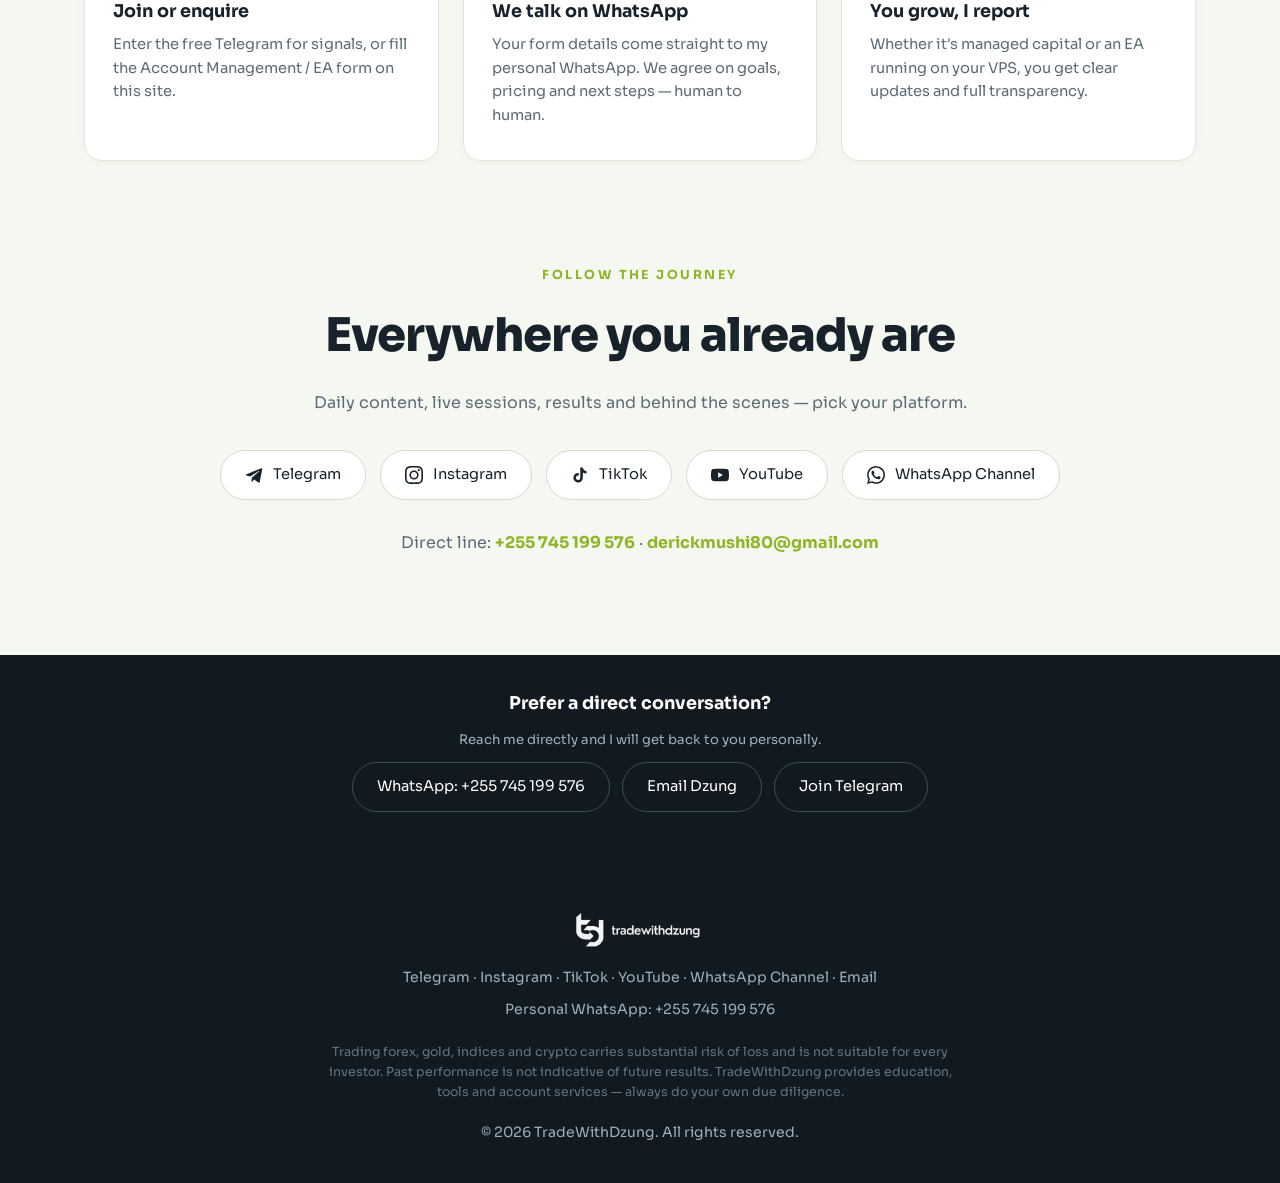
==== commit 3467c248: "Update index.html" ====
--- a/index.html
+++ b/index.html
@@ -41,7 +41,7 @@
           </div>
         </div>
         <div class="hero-photo">
-          <img src="assets/dzung.jpg" alt="Dzung — TradeWithDzung founder">
+          <img src="dzung.jpg" alt="Dzung — TradeWithDzung founder">
           <div class="float-badge"><b>Dzung</b> · Founder &amp; Trader</div>
         </div>
       </div>
@@ -76,7 +76,7 @@
         </div>
       </div>
       <div class="about-photo reveal">
-        <img src="assets/dzung1.jpeg" alt="Dzung — TradeWithDzung founder">
+        <img src="dzung1.jpeg" alt="Dzung — TradeWithDzung founder">
       </div>
     </div>
   </section>
@@ -159,7 +159,7 @@
   </div>
 
   <footer>
-    <img class="flogo" src="assets/logo.png" alt="TradeWithDzung">
+    <img class="flogo" src="logo.png" alt="TradeWithDzung">
     <p>
       <a href="https://t.me/tradewithdzung" target="_blank">Telegram</a> ·
       <a href="https://www.instagram.com/tradewithdzung?stkn=azIyY24zc2JjOWRv" target="_blank">Instagram</a> ·
@@ -175,4 +175,4 @@
 
 <script src="script.js"></script>
 </body>
-</html>+</html>
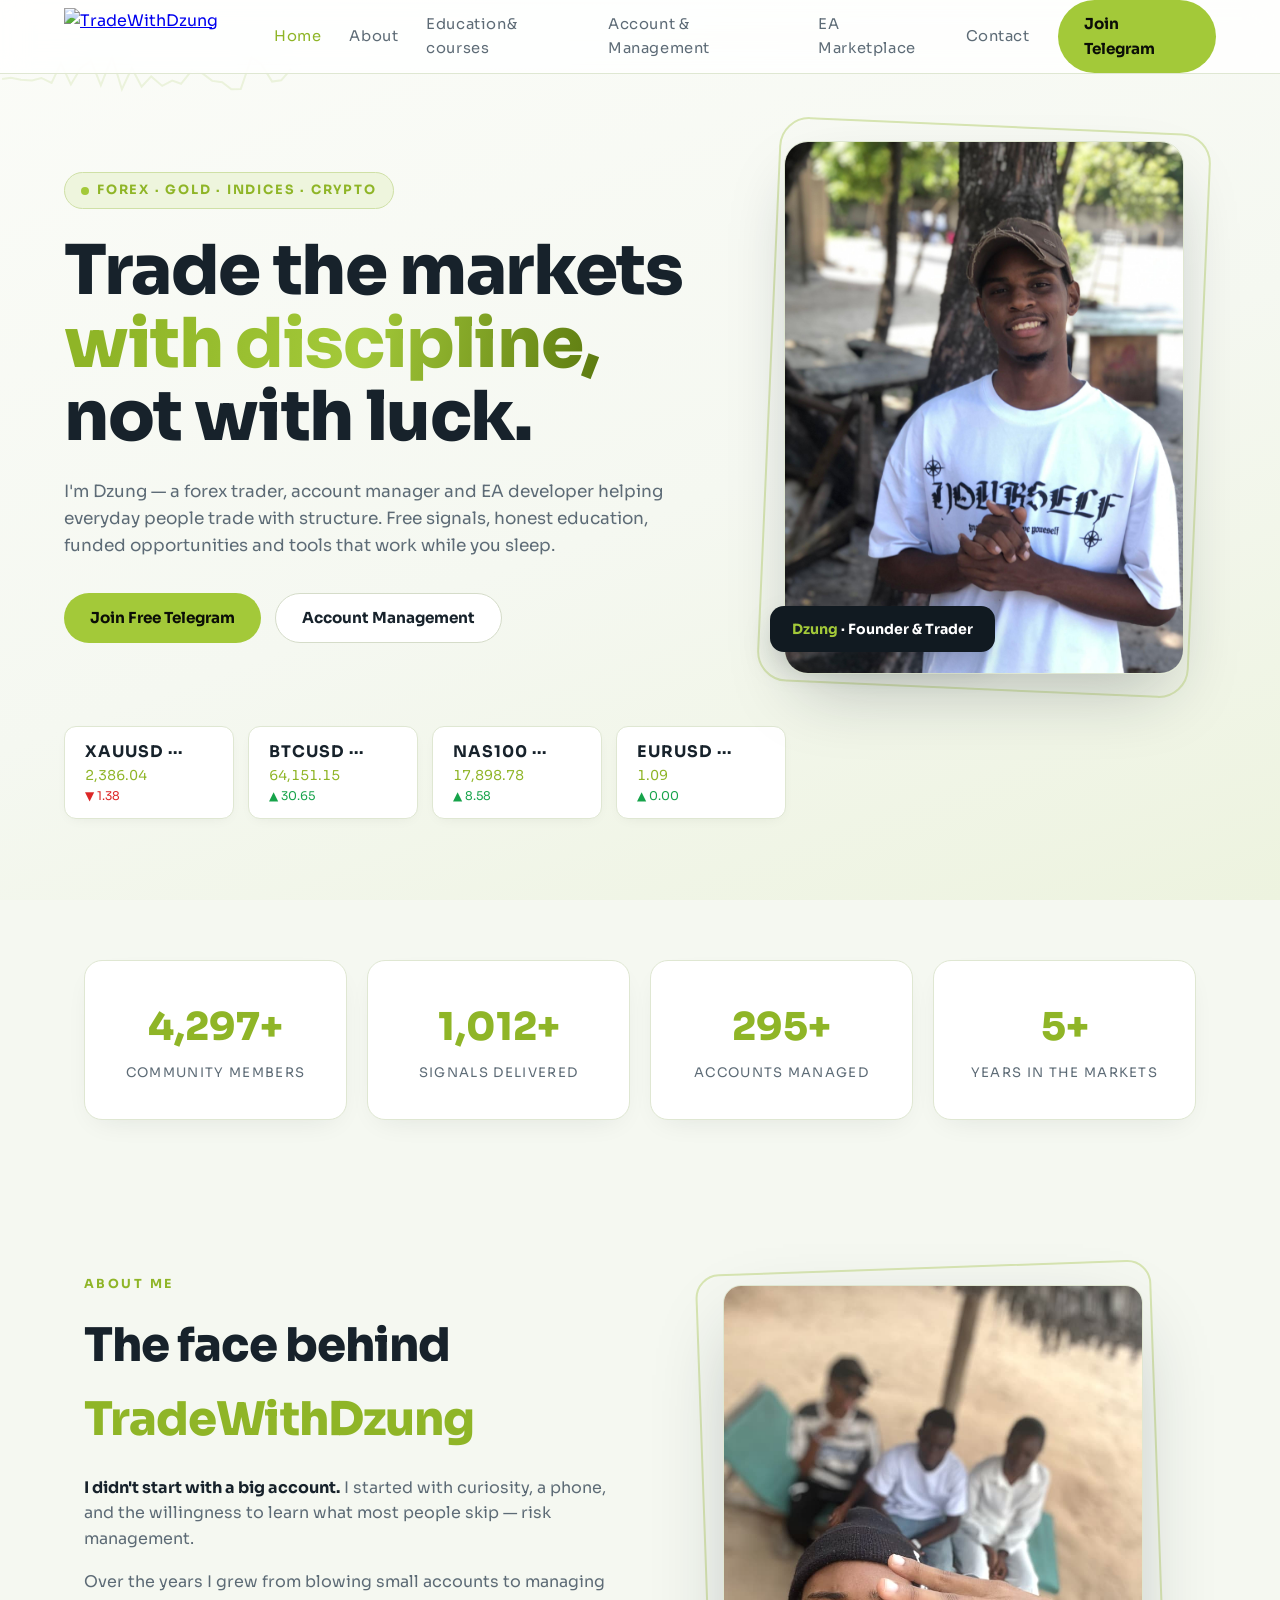
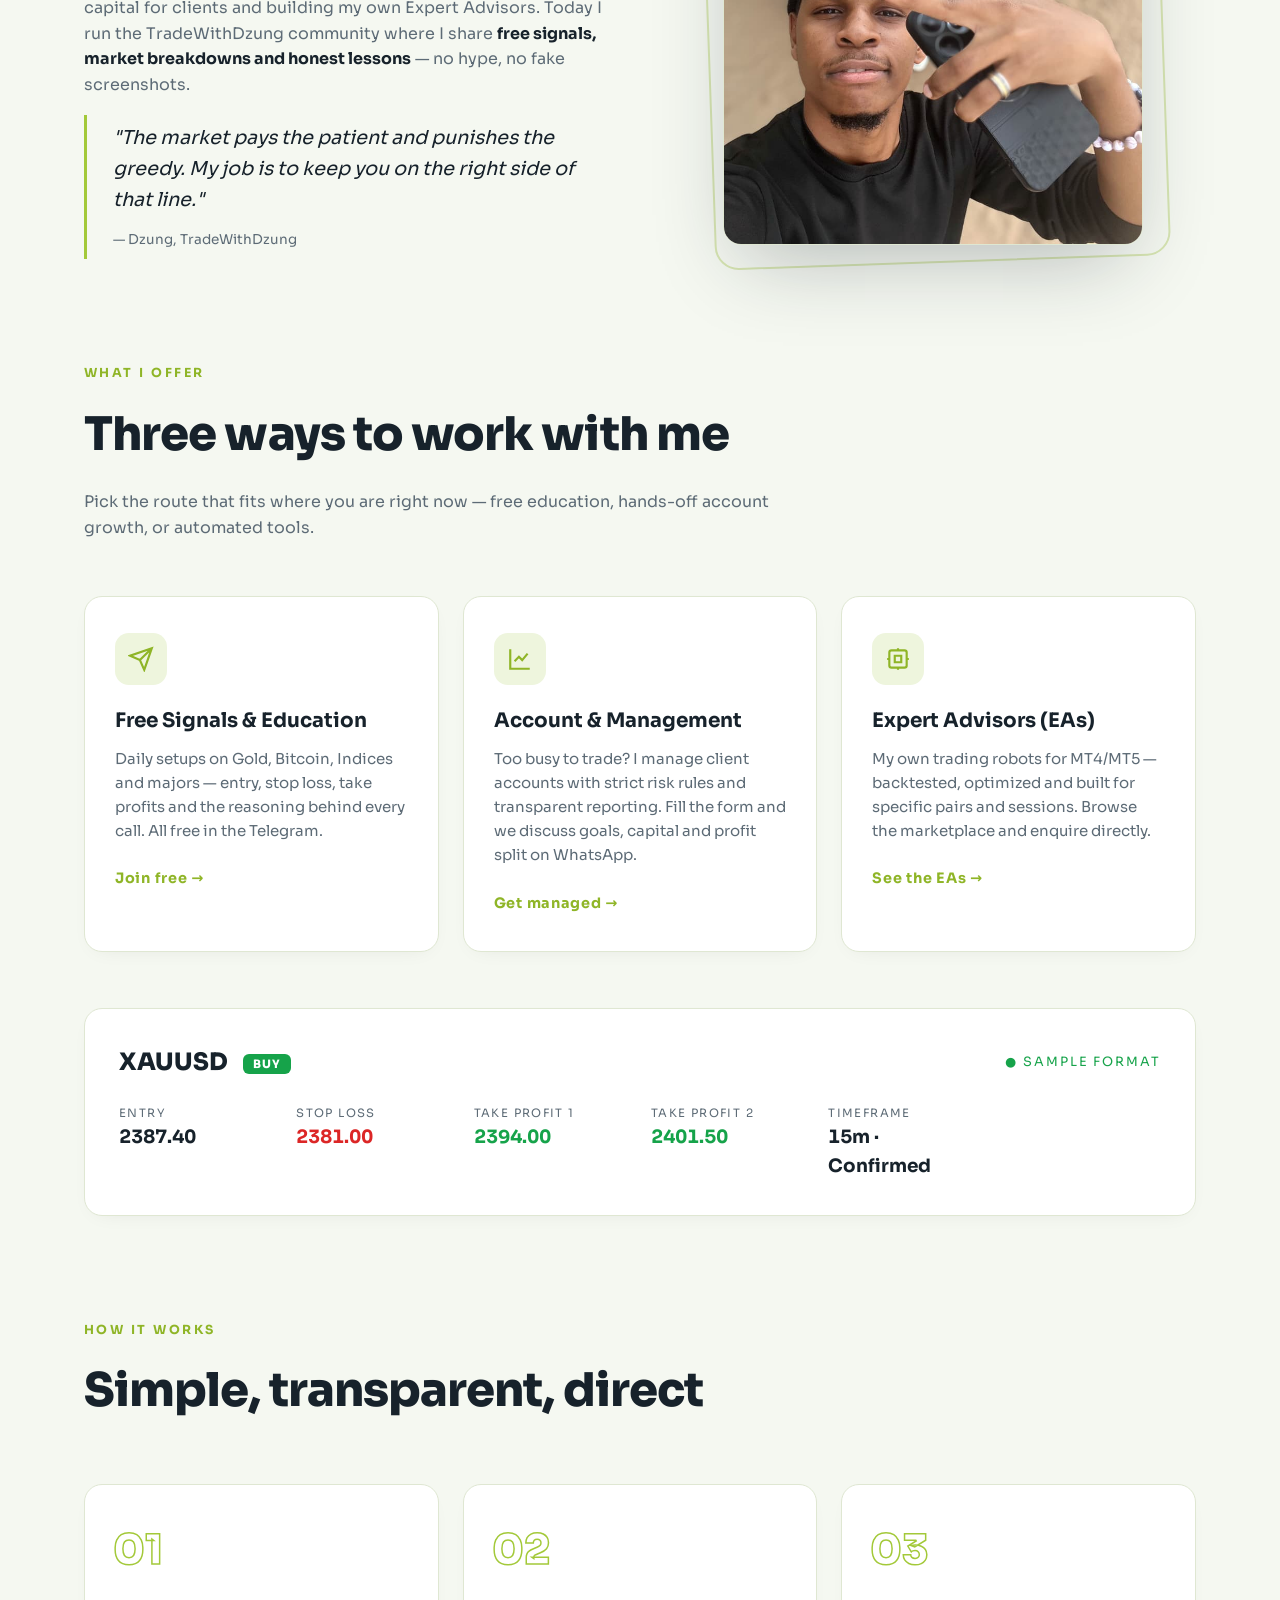
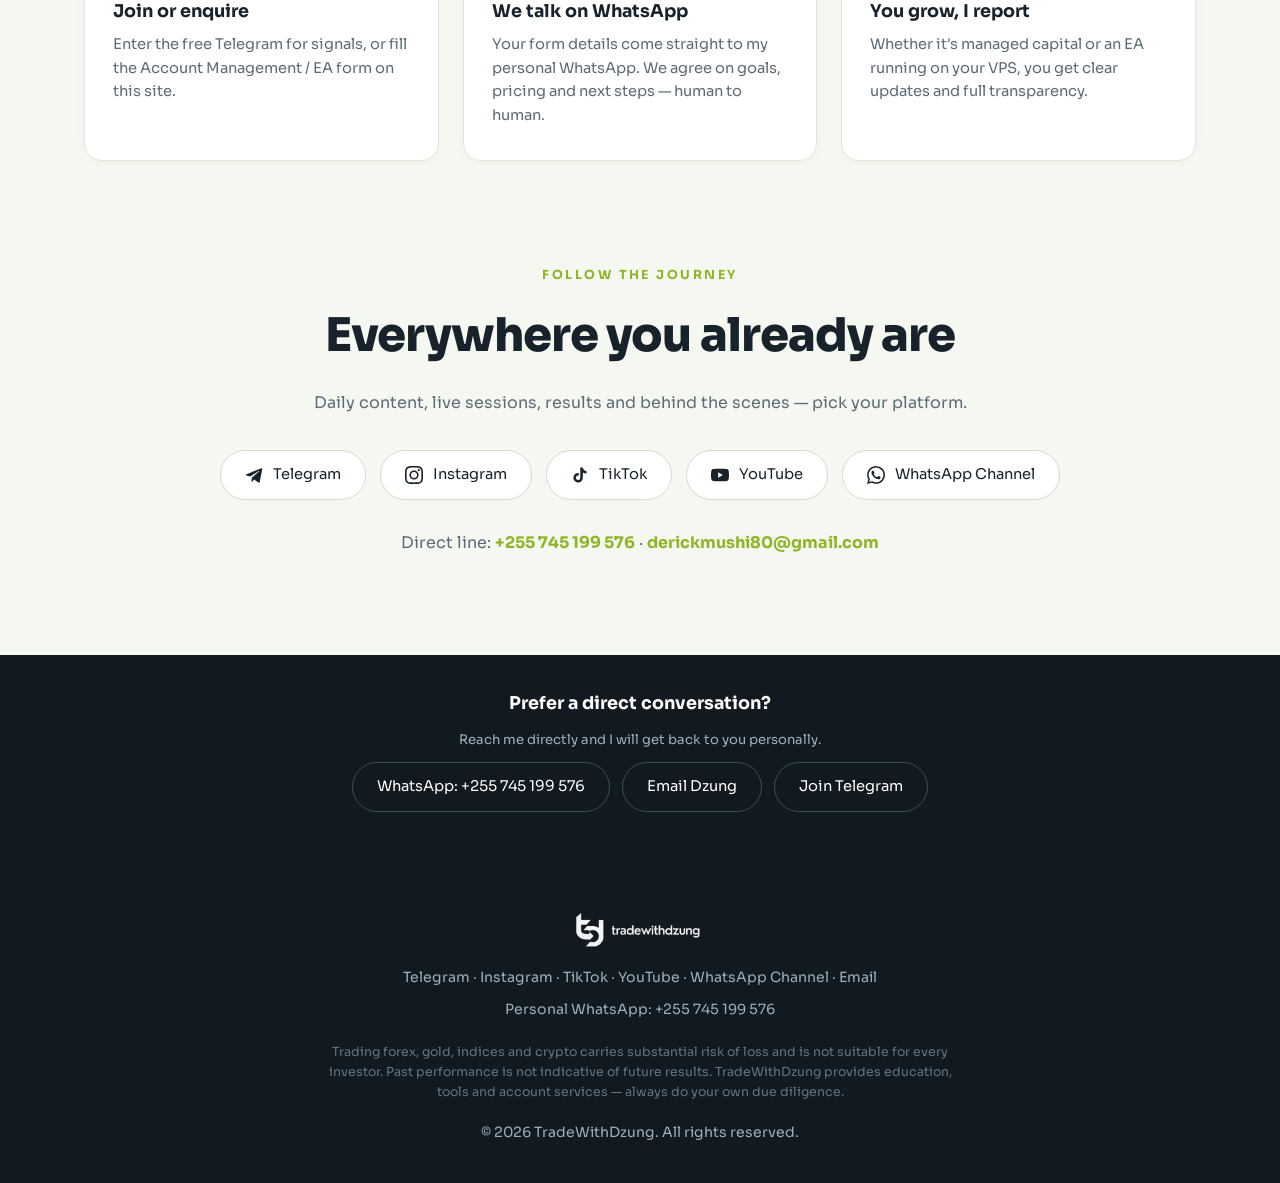
==== commit 388382d7: "Update index.html" ====
--- a/index.html
+++ b/index.html
@@ -3,7 +3,7 @@
 <head>
 <meta charset="UTF-8">
 <meta name="viewport" content="width=device-width, initial-scale=1.0">
-<link rel="icon" type="image/png" href="assets/logo.png">
+<link rel="icon" type="image/png" href="logo.png">
 <link rel="preconnect" href="https://fonts.googleapis.com">
 <link href="https://fonts.googleapis.com/css2?family=Sora:wght@400;600;700;800&display=swap" rel="stylesheet">
 <link rel="stylesheet" href="styles.css">
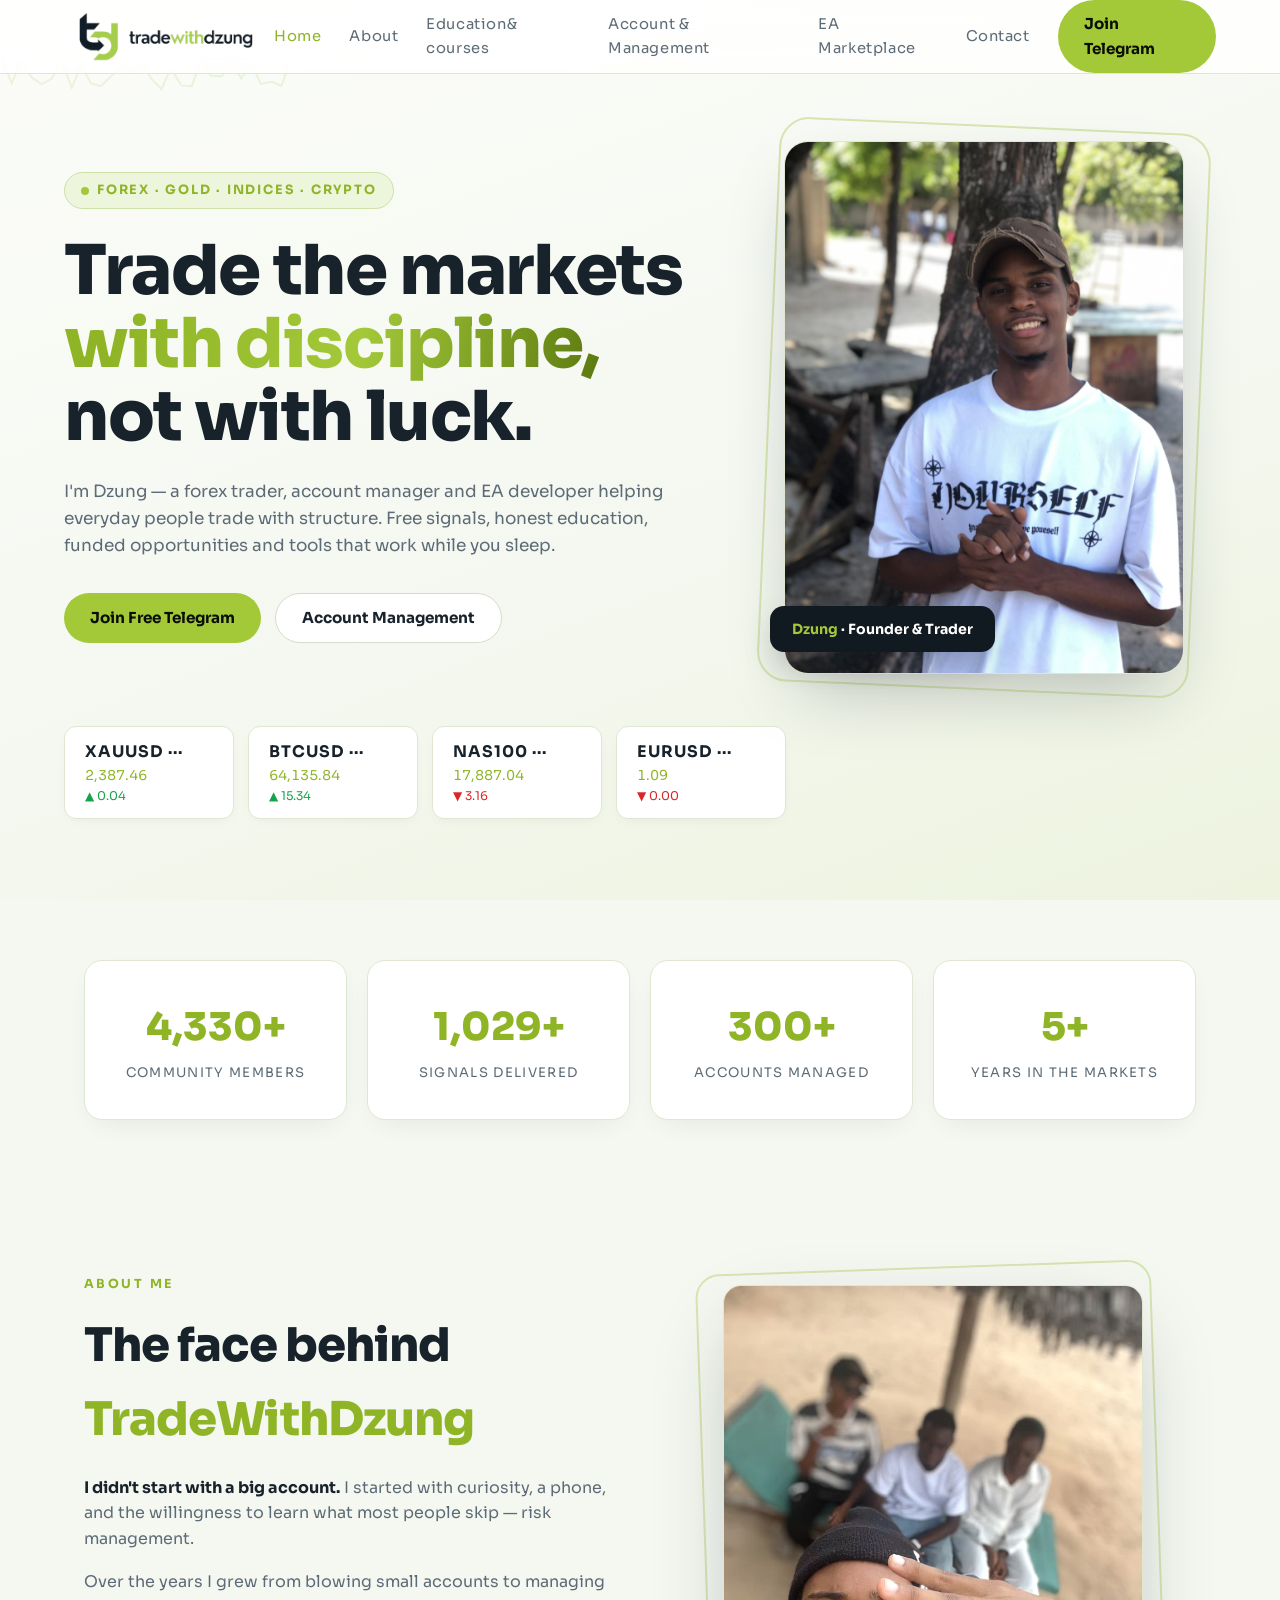
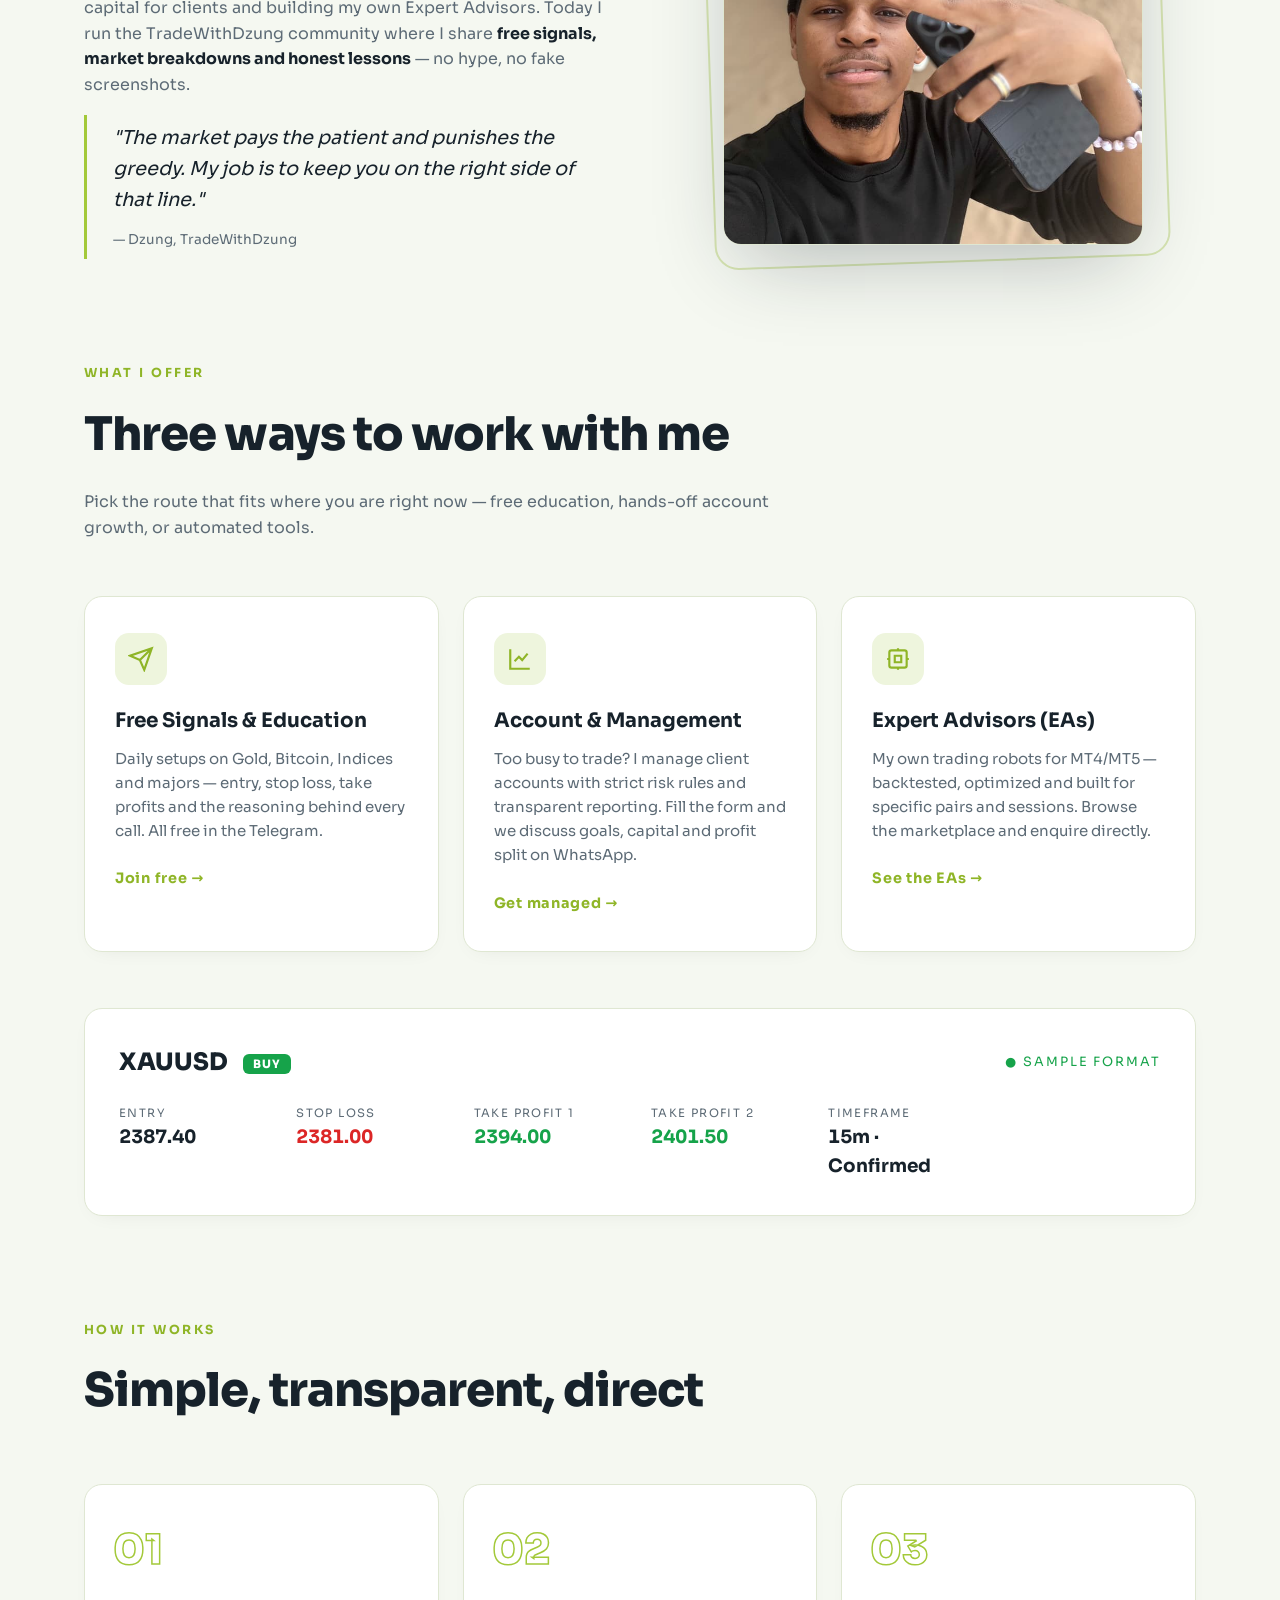
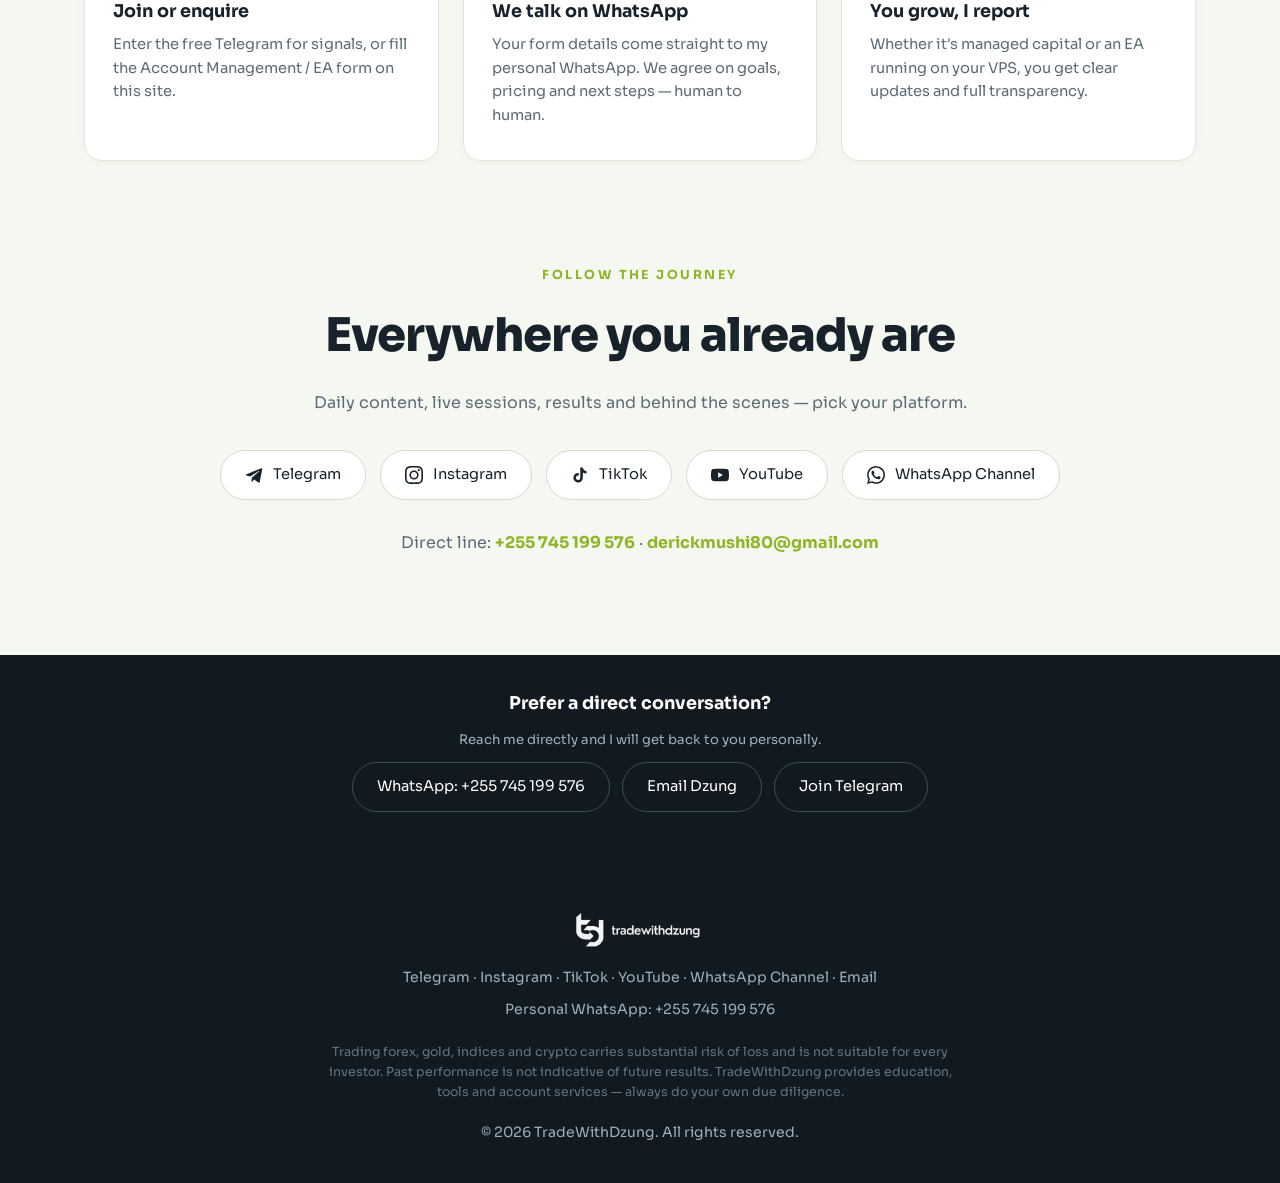
==== commit 28dbf83e: "Update index.html" ====
--- a/index.html
+++ b/index.html
@@ -13,7 +13,7 @@
 <body>
 
   <nav class="nav">
-    <a href="index.html"><img src="assets/logo.png" alt="TradeWithDzung"></a>
+    <a href="index.html"><img src="logo.png" alt="TradeWithDzung"></a>
     <div class="links" id="navLinks">
       <a class="tlink active" href="index.html" style="color:var(--lime)">Home</a>
       <a class="tlink" href="#about">About</a>
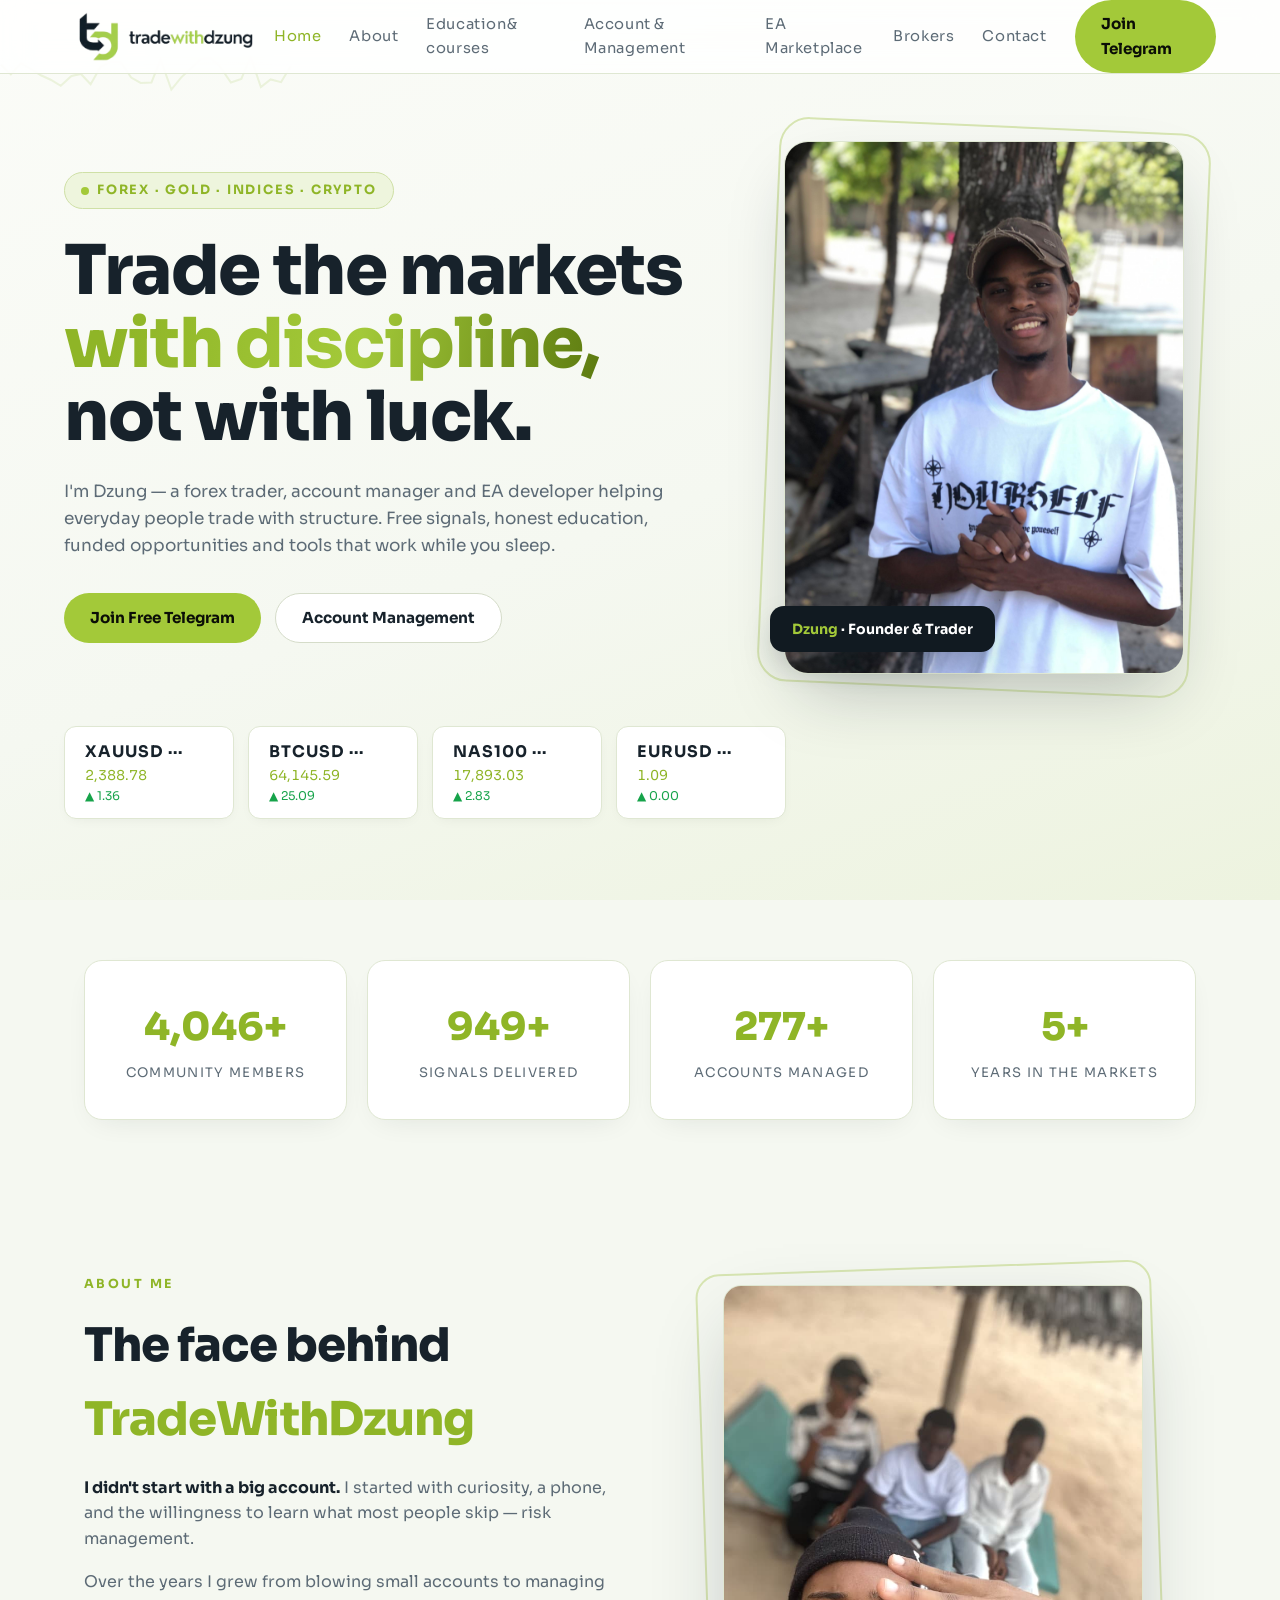
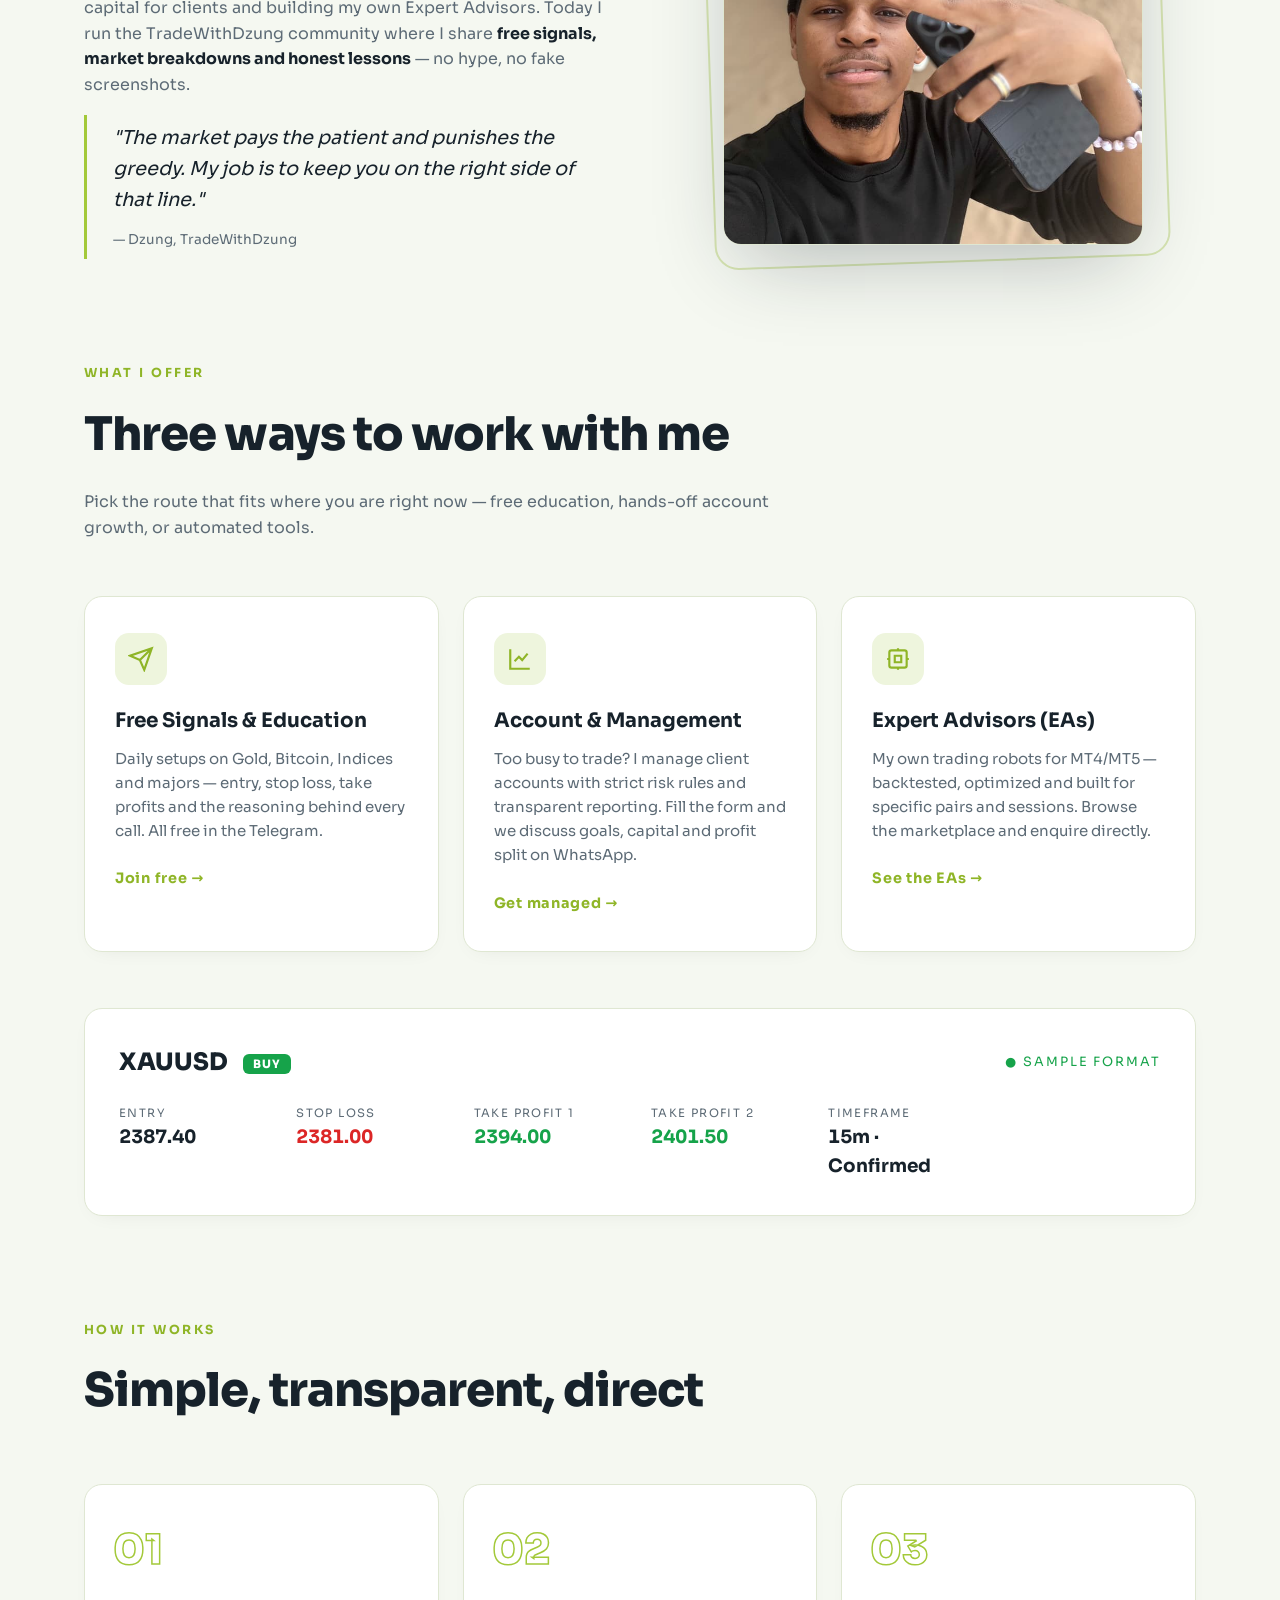
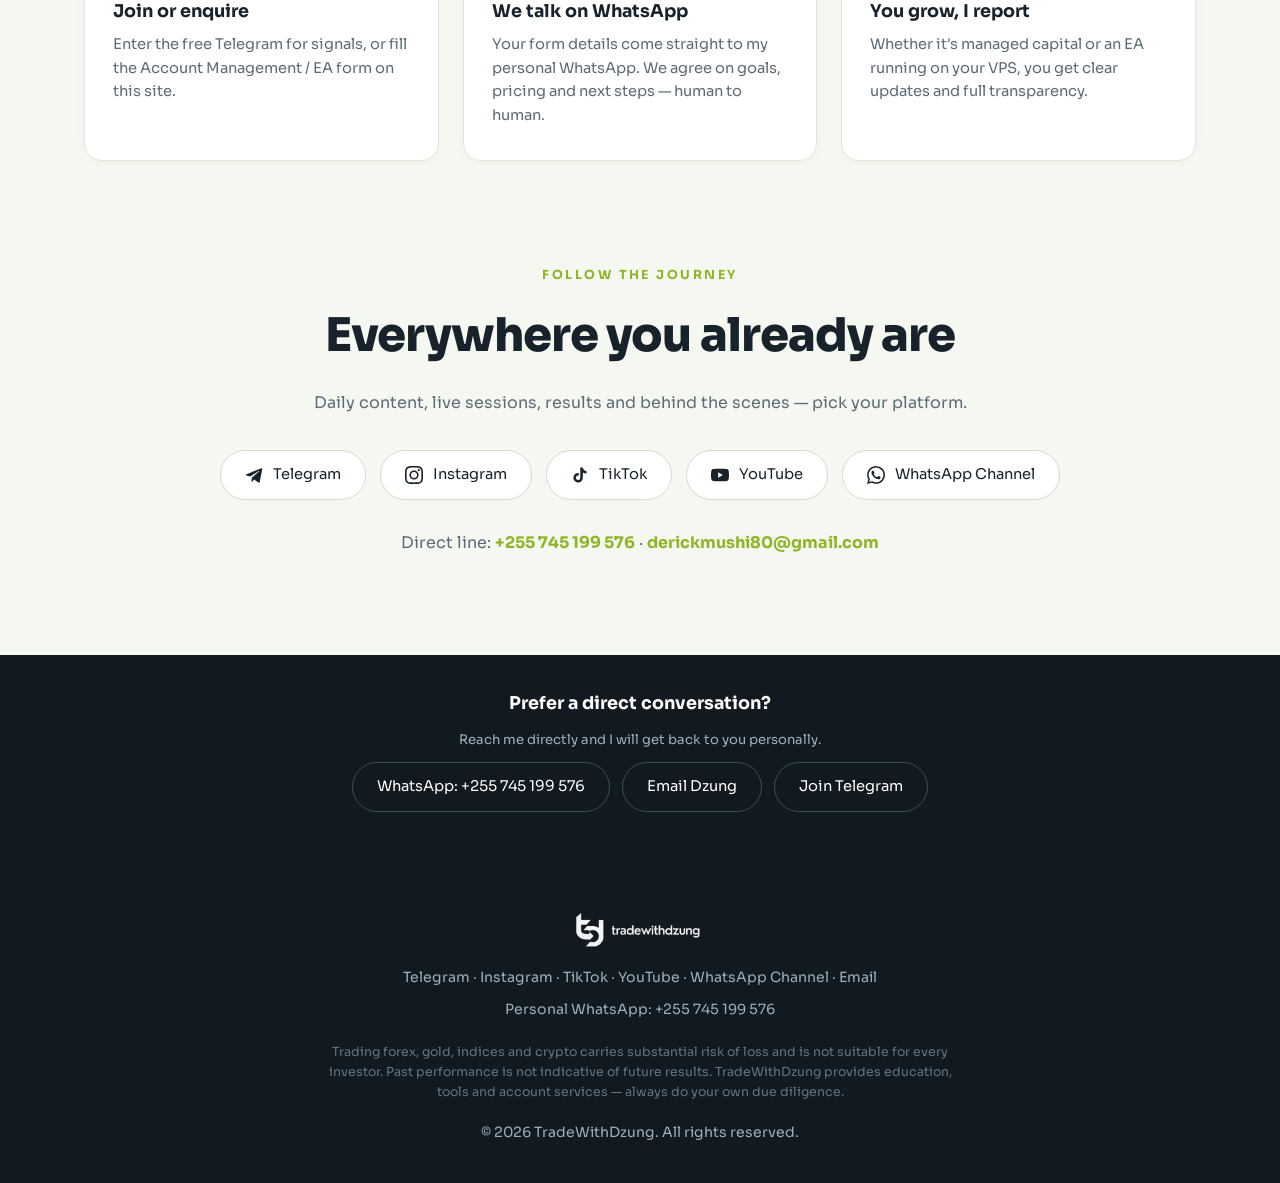
==== commit 1d030a03: "Update index.html" ====
--- a/index.html
+++ b/index.html
@@ -20,6 +20,7 @@
       <a class="tlink" href="education.html">Education& courses</a>
       <a class="tlink" href="account.html">Account &amp; Management</a>
       <a class="tlink" href="eas.html">EA Marketplace</a>
+      <a class="tlink" href="brokers.html">Brokers</a>
       <a class="tlink" href="#contact">Contact</a>
       <a class="btn" href="https://t.me/tradewithdzung" target="_blank">Join Telegram</a>
     </div>
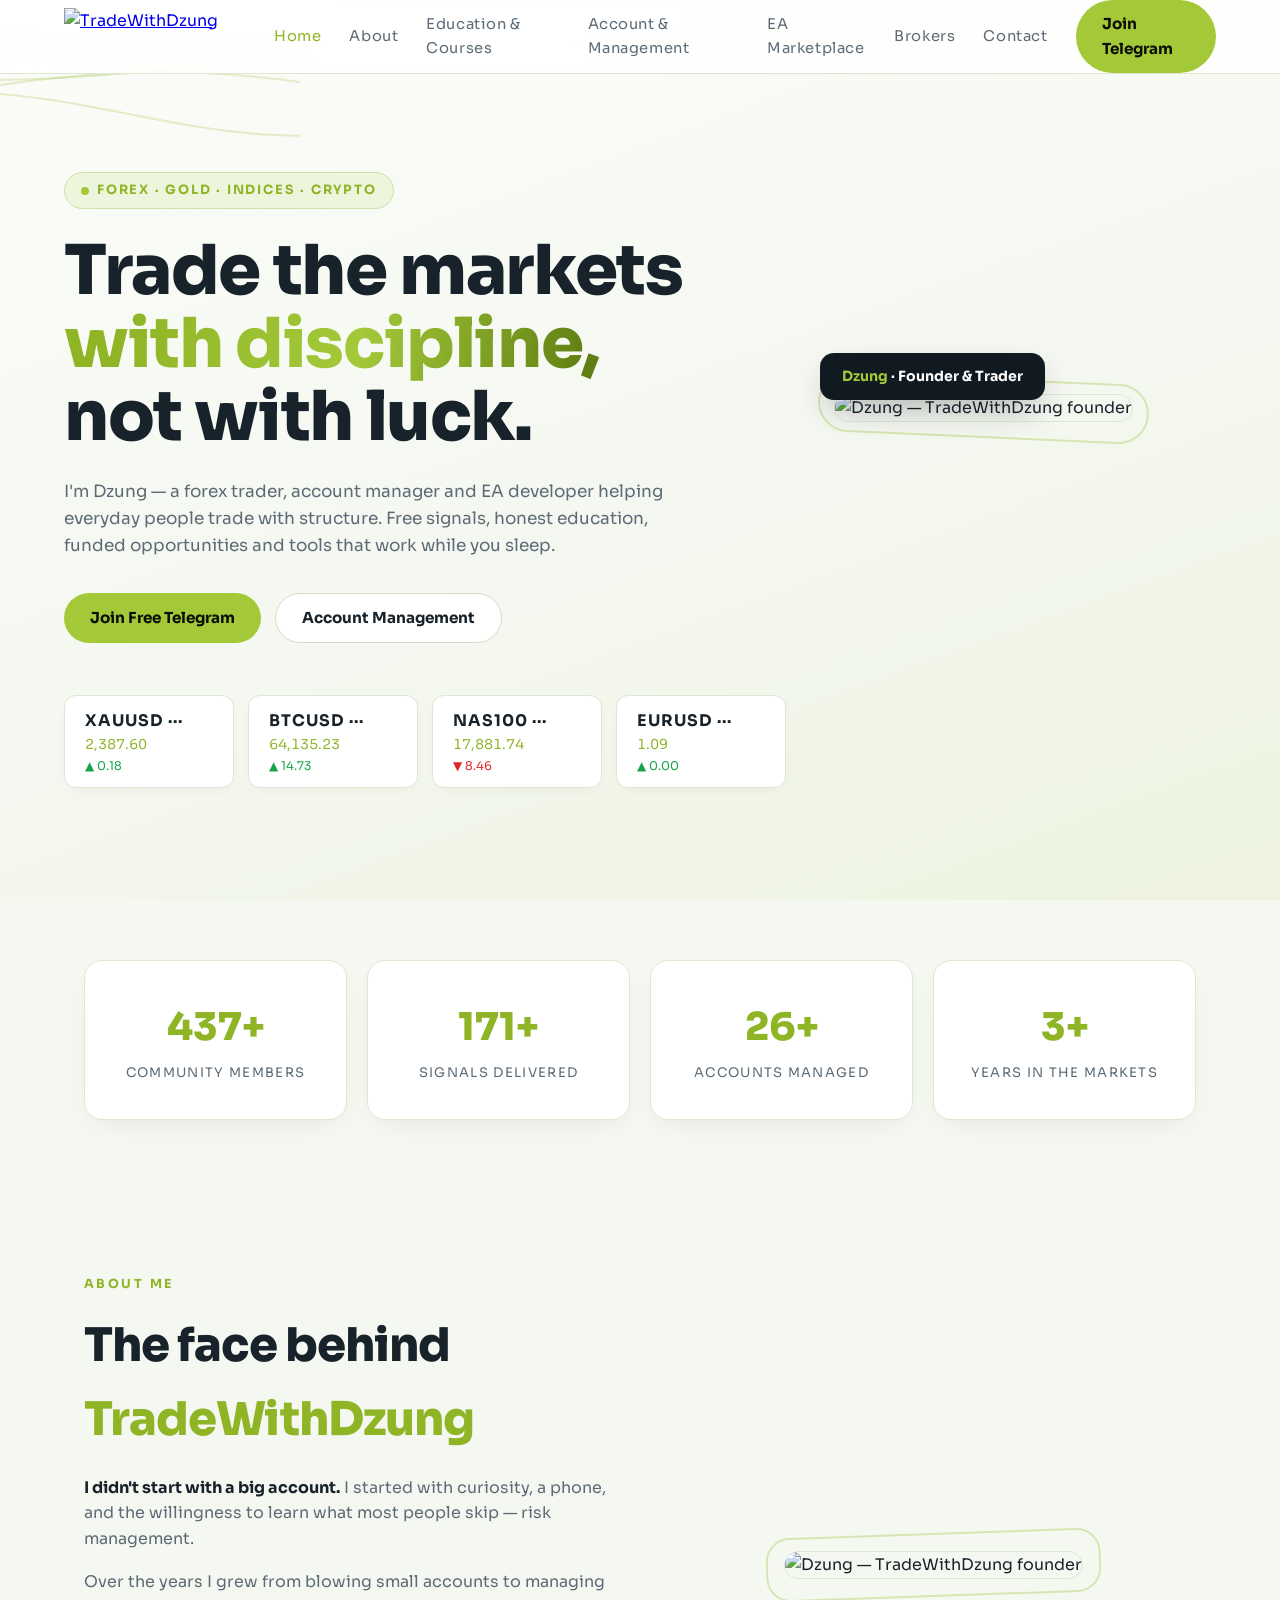
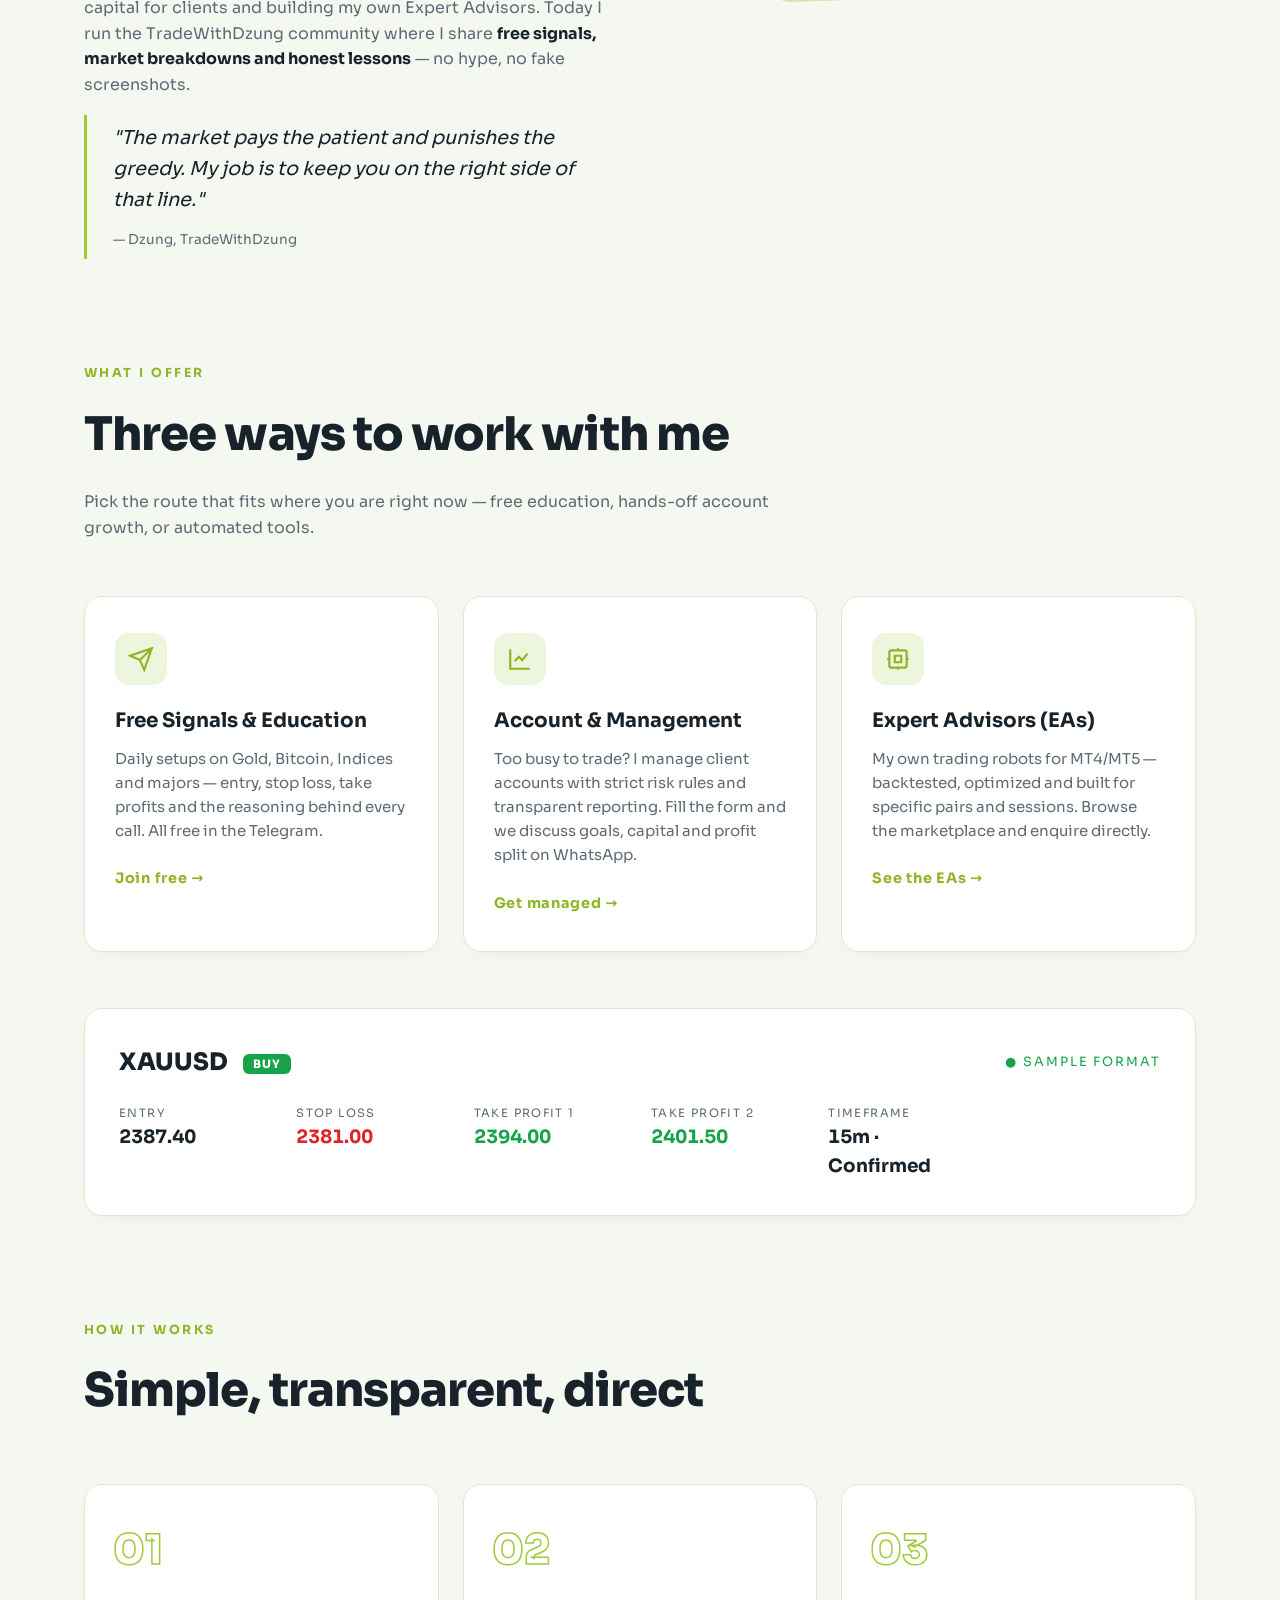
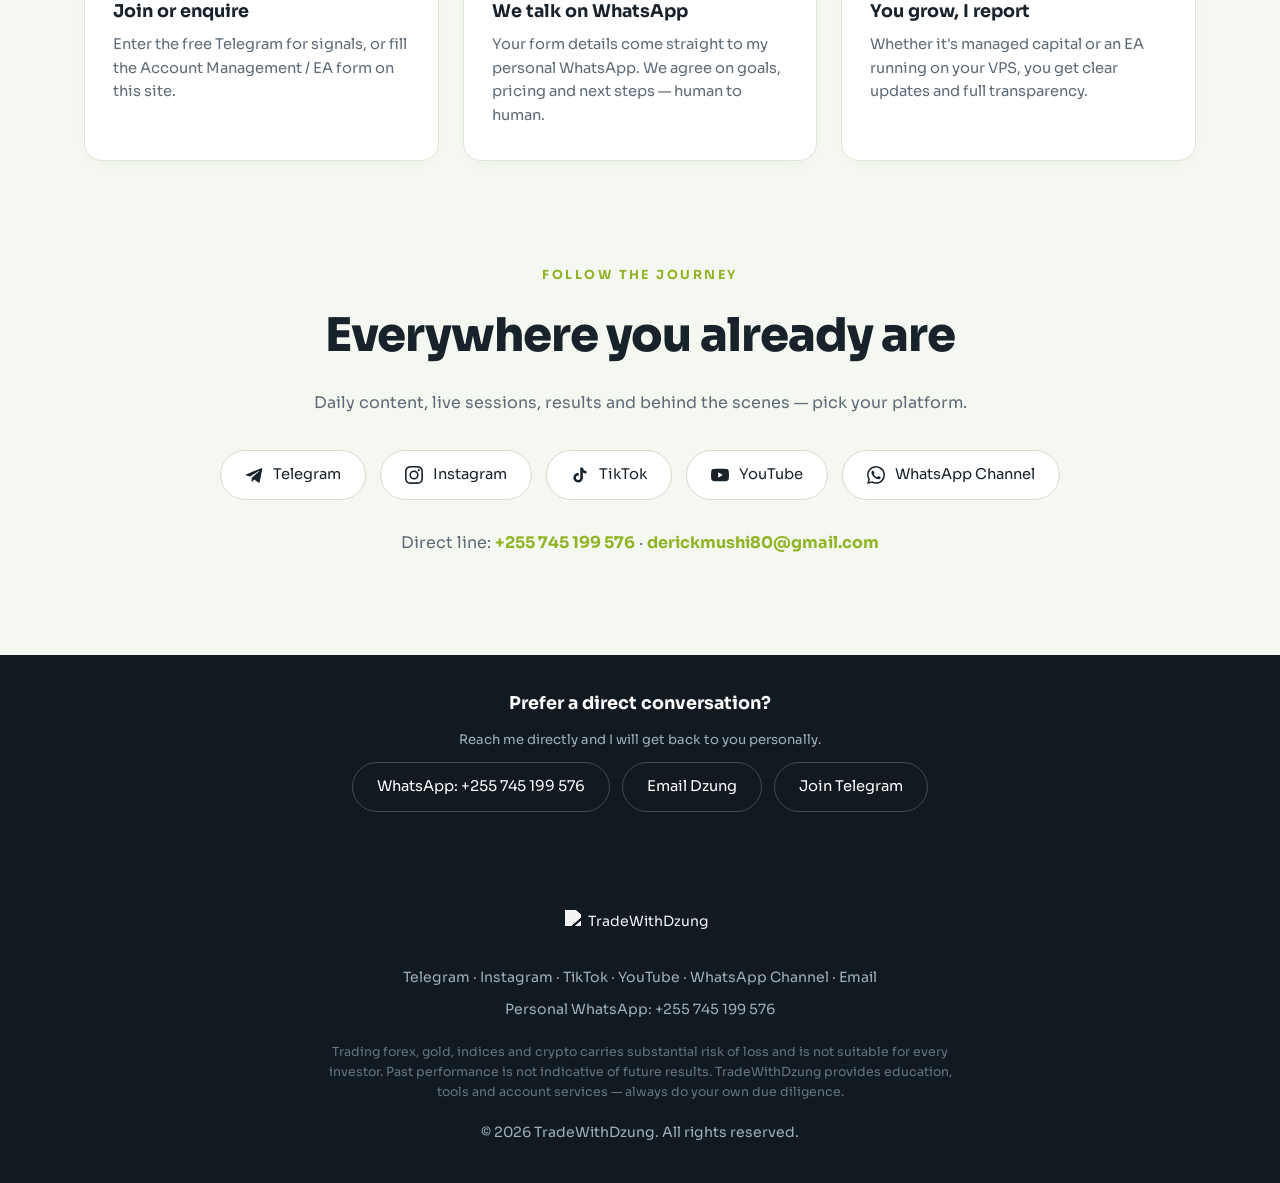
==== commit 81aafebf: "Add files via upload" ====
--- a/index.html
+++ b/index.html
@@ -3,7 +3,7 @@
 <head>
 <meta charset="UTF-8">
 <meta name="viewport" content="width=device-width, initial-scale=1.0">
-<link rel="icon" type="image/png" href="logo.png">
+<link rel="icon" type="image/png" href="assets/logo.png">
 <link rel="preconnect" href="https://fonts.googleapis.com">
 <link href="https://fonts.googleapis.com/css2?family=Sora:wght@400;600;700;800&display=swap" rel="stylesheet">
 <link rel="stylesheet" href="styles.css">
@@ -13,15 +13,15 @@
 <body>
 
   <nav class="nav">
-    <a href="index.html"><img src="logo.png" alt="TradeWithDzung"></a>
+    <a href="index.html"><img src="assets/logo.png" alt="TradeWithDzung"></a>
     <div class="links" id="navLinks">
       <a class="tlink active" href="index.html" style="color:var(--lime)">Home</a>
-      <a class="tlink" href="#about">About</a>
-      <a class="tlink" href="education.html">Education& courses</a>
+      <a class="tlink" href="index.html#about">About</a>
+      <a class="tlink" href="education.html">Education &amp; Courses</a>
       <a class="tlink" href="account.html">Account &amp; Management</a>
       <a class="tlink" href="eas.html">EA Marketplace</a>
       <a class="tlink" href="brokers.html">Brokers</a>
-      <a class="tlink" href="#contact">Contact</a>
+      <a class="tlink" href="index.html#contact">Contact</a>
       <a class="btn" href="https://t.me/tradewithdzung" target="_blank">Join Telegram</a>
     </div>
     <button class="burger" aria-label="menu"><span></span><span></span><span></span></button>
@@ -42,7 +42,7 @@
           </div>
         </div>
         <div class="hero-photo">
-          <img src="dzung.jpg" alt="Dzung — TradeWithDzung founder">
+          <img src="assets/dzung.jpg" alt="Dzung — TradeWithDzung founder">
           <div class="float-badge"><b>Dzung</b> · Founder &amp; Trader</div>
         </div>
       </div>
@@ -57,10 +57,10 @@
 
   <!-- STATS -->
   <div class="stats" style="margin-top:60px">
-    <div class="cell"><div class="num" data-count="5000" data-suffix="+">0</div><div class="lbl">Community members</div></div>
-    <div class="cell"><div class="num" data-count="1200" data-suffix="+">0</div><div class="lbl">Signals delivered</div></div>
-    <div class="cell"><div class="num" data-count="350" data-suffix="+">0</div><div class="lbl">Accounts managed</div></div>
-    <div class="cell"><div class="num" data-count="6" data-suffix="+">0</div><div class="lbl">Years in the markets</div></div>
+    <div class="cell"><div class="num" data-count="500" data-suffix="+">0</div><div class="lbl">Community members</div></div>
+    <div class="cell"><div class="num" data-count="200" data-suffix="+">0</div><div class="lbl">Signals delivered</div></div>
+    <div class="cell"><div class="num" data-count="30" data-suffix="+">0</div><div class="lbl">Accounts managed</div></div>
+    <div class="cell"><div class="num" data-count="3" data-suffix="+">0</div><div class="lbl">Years in the markets</div></div>
   </div>
 
   <!-- ABOUT -->
@@ -77,7 +77,7 @@
         </div>
       </div>
       <div class="about-photo reveal">
-        <img src="dzung1.jpeg" alt="Dzung — TradeWithDzung founder">
+        <img src="assets/dzung1.jpeg" alt="Dzung — TradeWithDzung founder">
       </div>
     </div>
   </section>
@@ -160,7 +160,7 @@
   </div>
 
   <footer>
-    <img class="flogo" src="logo.png" alt="TradeWithDzung">
+    <img class="flogo" src="assets/logo.png" alt="TradeWithDzung">
     <p>
       <a href="https://t.me/tradewithdzung" target="_blank">Telegram</a> ·
       <a href="https://www.instagram.com/tradewithdzung?stkn=azIyY24zc2JjOWRv" target="_blank">Instagram</a> ·
@@ -176,4 +176,4 @@
 
 <script src="script.js"></script>
 </body>
-</html>
+</html>
--- a/styles.css
+++ b/styles.css
@@ -59,6 +59,12 @@
   background:linear-gradient(160deg,#fbfcf8 0%,var(--bg) 55%,#edf3df 100%);
 }
 #fx{position:absolute;inset:0;z-index:0}
+.page-hero{
+  position:relative;overflow:hidden;padding:160px 5vw 60px;max-width:1240px;
+  margin:0 auto;text-align:center;
+  background:linear-gradient(160deg,#fbfcf8 0%,var(--bg) 55%,#edf3df 100%);
+}
+.hero > :not(#fx),.page-hero > :not(#fx){position:relative;z-index:1}
 .hero .inner{position:relative;z-index:2;max-width:1240px;margin:0 auto;width:100%}
 .hero-grid{display:grid;grid-template-columns:1.15fr .85fr;gap:60px;align-items:center}
 @media(max-width:940px){.hero-grid{grid-template-columns:1fr}}
@@ -242,7 +248,6 @@
 footer .risk{margin-top:22px;font-size:.78rem;max-width:70ch;margin-inline:auto;color:#647482}
 
 /* ---------- PAGES (form pages) ---------- */
-.page-hero{padding:160px 5vw 60px;max-width:1240px;margin:0 auto;text-align:center}
 .page-hero h1{font-size:clamp(2.1rem,4.6vw,3.4rem);font-weight:800;letter-spacing:-.02em}
 .page-hero p{color:var(--mut);max-width:58ch;margin:18px auto 0}
 
@@ -270,6 +275,35 @@
   display:none;margin-top:18px;padding:14px 18px;border-radius:12px;
   background:#e8f7ee;border:1px solid #b9e6c9;color:#15803d;font-size:.9rem;text-align:center;
 }
+
+/* account overview */
+.account-overview{padding:10px 5vw 100px;max-width:1240px;margin:0 auto}
+.overview-heading{max-width:680px;margin-bottom:42px}
+.account-options{display:grid;grid-template-columns:repeat(3,1fr);gap:18px}
+.account-option{background:#fff;border:1px solid var(--line);border-radius:var(--r);padding:28px 26px;box-shadow:0 6px 22px -12px rgba(23,34,43,.1);transition:.3s}
+.account-option:hover{transform:translateY(-6px);border-color:var(--lime2);box-shadow:0 20px 42px -18px rgba(143,181,39,.28)}
+.option-number{color:var(--lime);font-size:.76rem;font-weight:800;letter-spacing:.16em}
+.account-option h3{font-size:1.15rem;margin:22px 0 10px}
+.account-option p,.account-option li{color:var(--mut);font-size:.9rem}
+.account-option ul{list-style:none;margin-top:18px}
+.account-option li{padding:6px 0 6px 20px;position:relative}
+.account-option li::before{content:"";position:absolute;left:0;top:15px;width:10px;height:2px;background:var(--lime2)}
+.account-detail-grid{display:grid;grid-template-columns:1.1fr .9fr;gap:18px;margin-top:18px}
+.detail-panel{background:#fff;border:1px solid var(--line);border-radius:var(--r);padding:32px 30px}
+.detail-panel h3{font-size:1.3rem;margin:12px 0 24px}
+.detail-list{display:grid;gap:16px}
+.detail-list>div{display:grid;grid-template-columns:34px 1fr;gap:12px;align-items:start}
+.detail-list b{display:grid;place-items:center;width:32px;height:32px;border-radius:50%;background:var(--lime-soft);color:var(--lime);font-size:.72rem}
+.detail-list p,.detail-panel-dark p{color:var(--mut);font-size:.9rem}
+.detail-list strong{color:var(--ink)}
+.detail-panel-dark{background:var(--dark);border-color:var(--dark);color:#fff}
+.detail-panel-dark .kick{color:var(--lime2)}
+.detail-panel-dark p{color:#b7c4cc}
+.detail-panel-dark .detail-note{border-top:1px solid #3c4b54;margin-top:24px;padding-top:20px;color:#d3dde2}
+.account-faq{margin-top:18px;background:var(--lime-soft);border:1px solid #d6e6ae;border-radius:var(--r);padding:32px 30px}
+.account-faq h3{font-size:1.3rem;margin:12px 0 24px}
+.faq-grid{display:grid;grid-template-columns:1fr 1fr;gap:22px 36px}
+.faq-grid b{font-size:.94rem}.faq-grid p{color:var(--mut);font-size:.87rem;margin-top:5px}
 
 /* EA grid */
 .ea-grid{display:grid;grid-template-columns:repeat(auto-fit,minmax(300px,1fr));gap:26px;margin-top:56px}
@@ -381,6 +415,9 @@
   .page-hero{padding:126px 20px 42px}
   .form-wrap{padding-inline:20px}
   .form-card{padding:26px 20px;border-radius:18px}
+  .account-overview{padding:10px 20px 70px}
+  .account-options,.account-detail-grid,.faq-grid{grid-template-columns:1fr}
+  .account-option,.detail-panel,.account-faq{padding:26px 22px}
   .ea-grid{grid-template-columns:1fr;gap:16px;margin-top:34px}
   .ea .body{padding:24px 22px}
 }
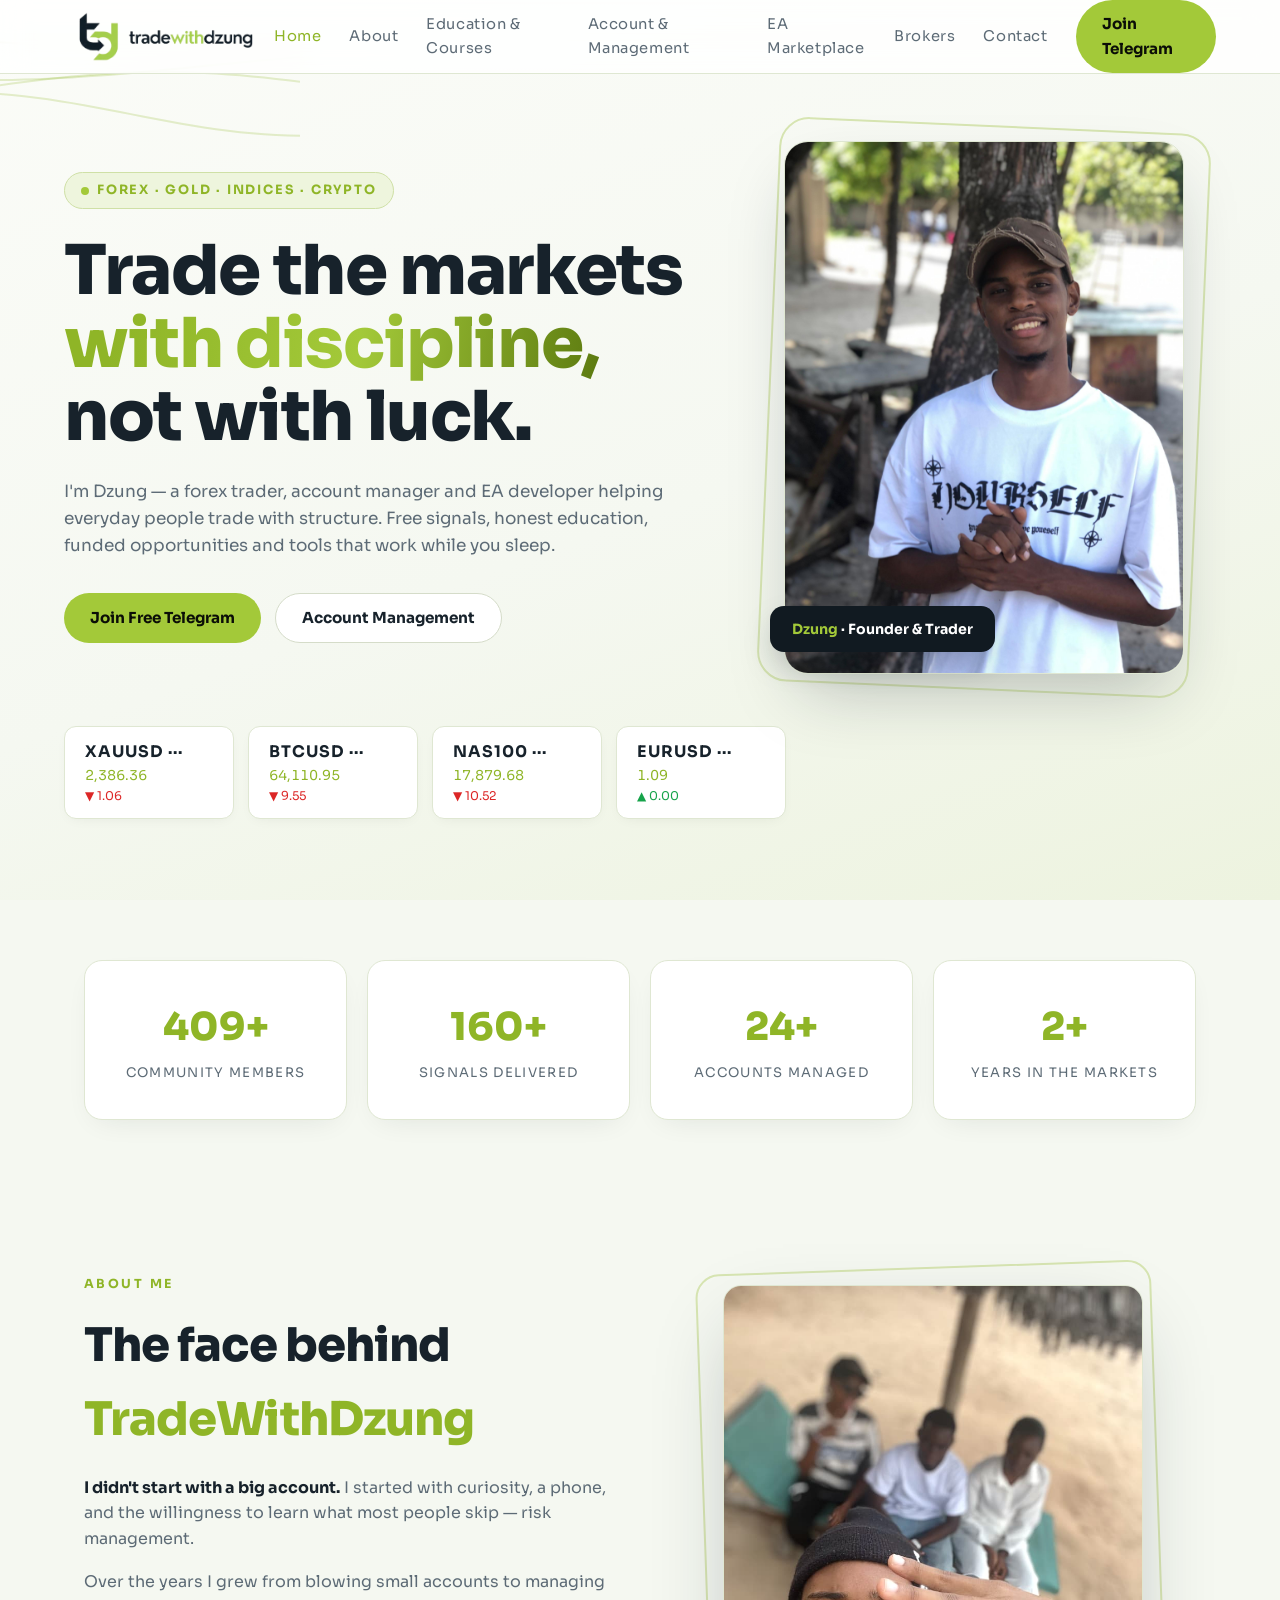
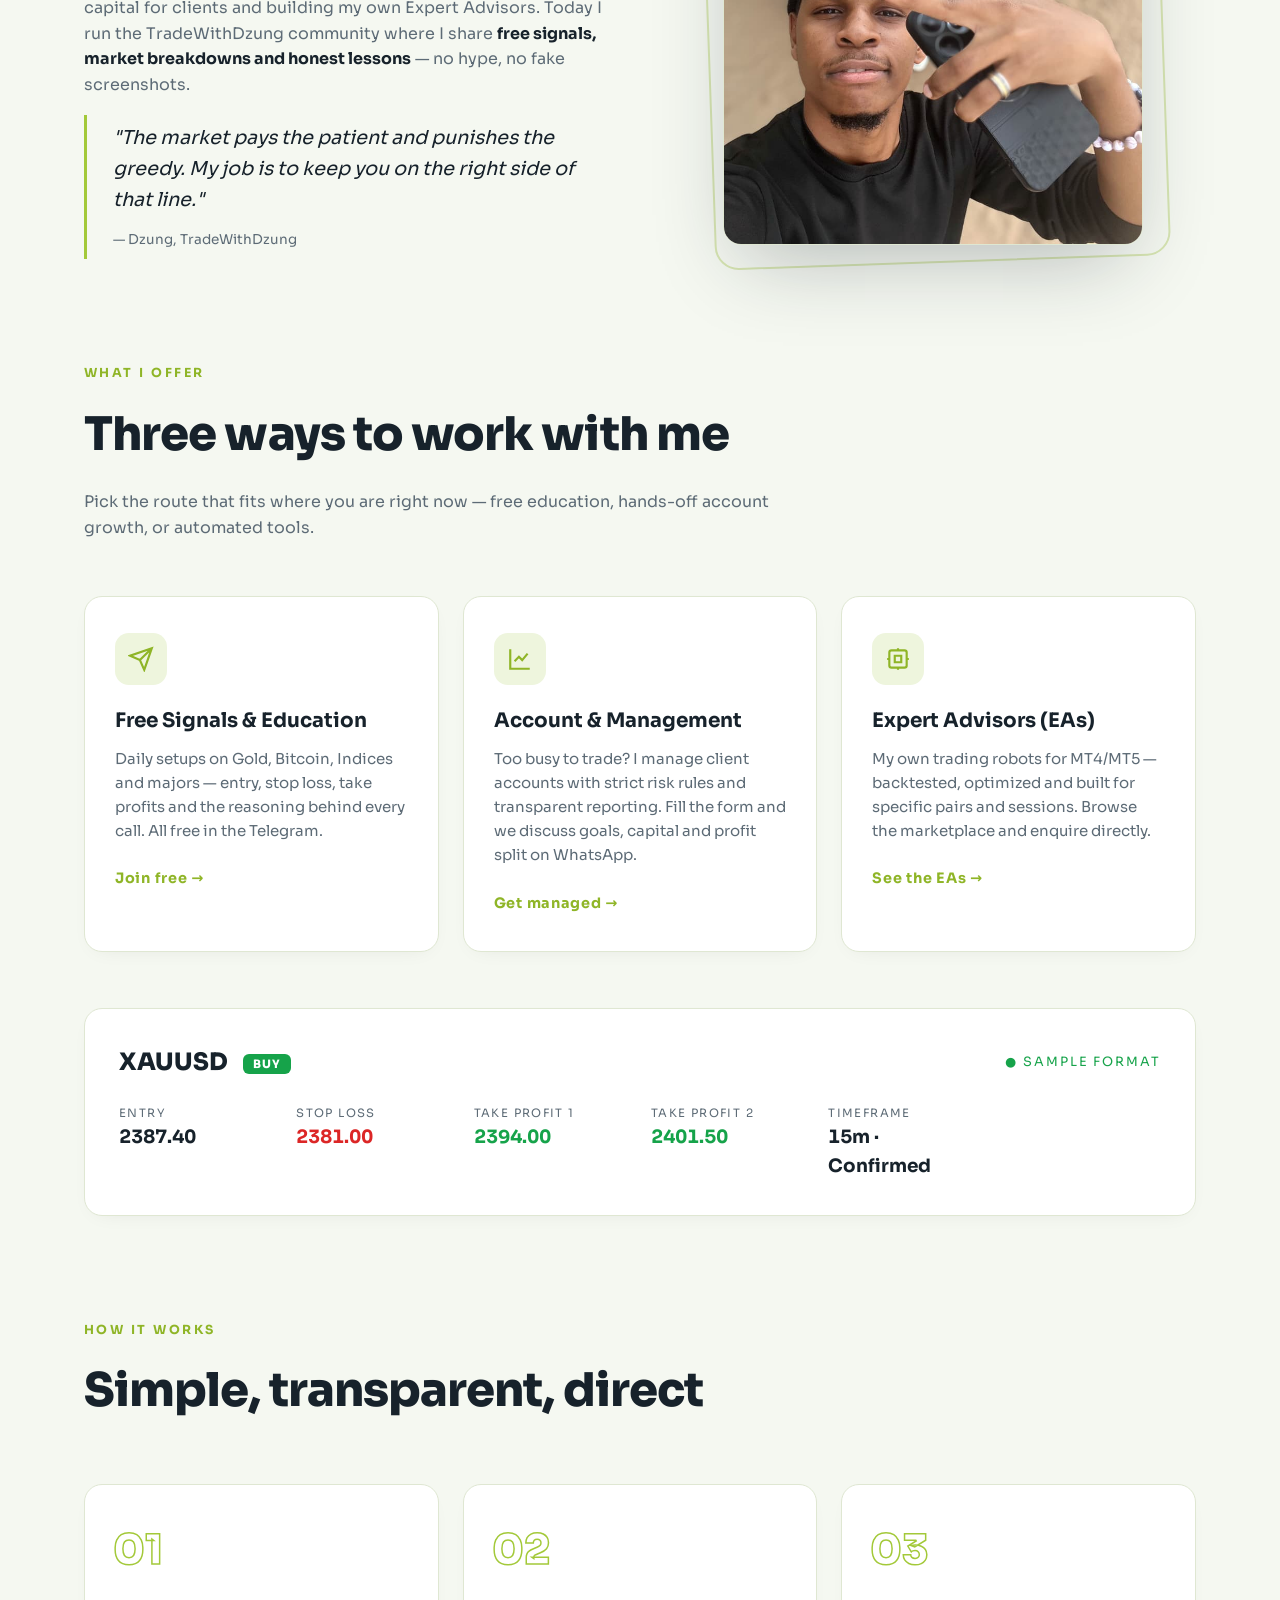
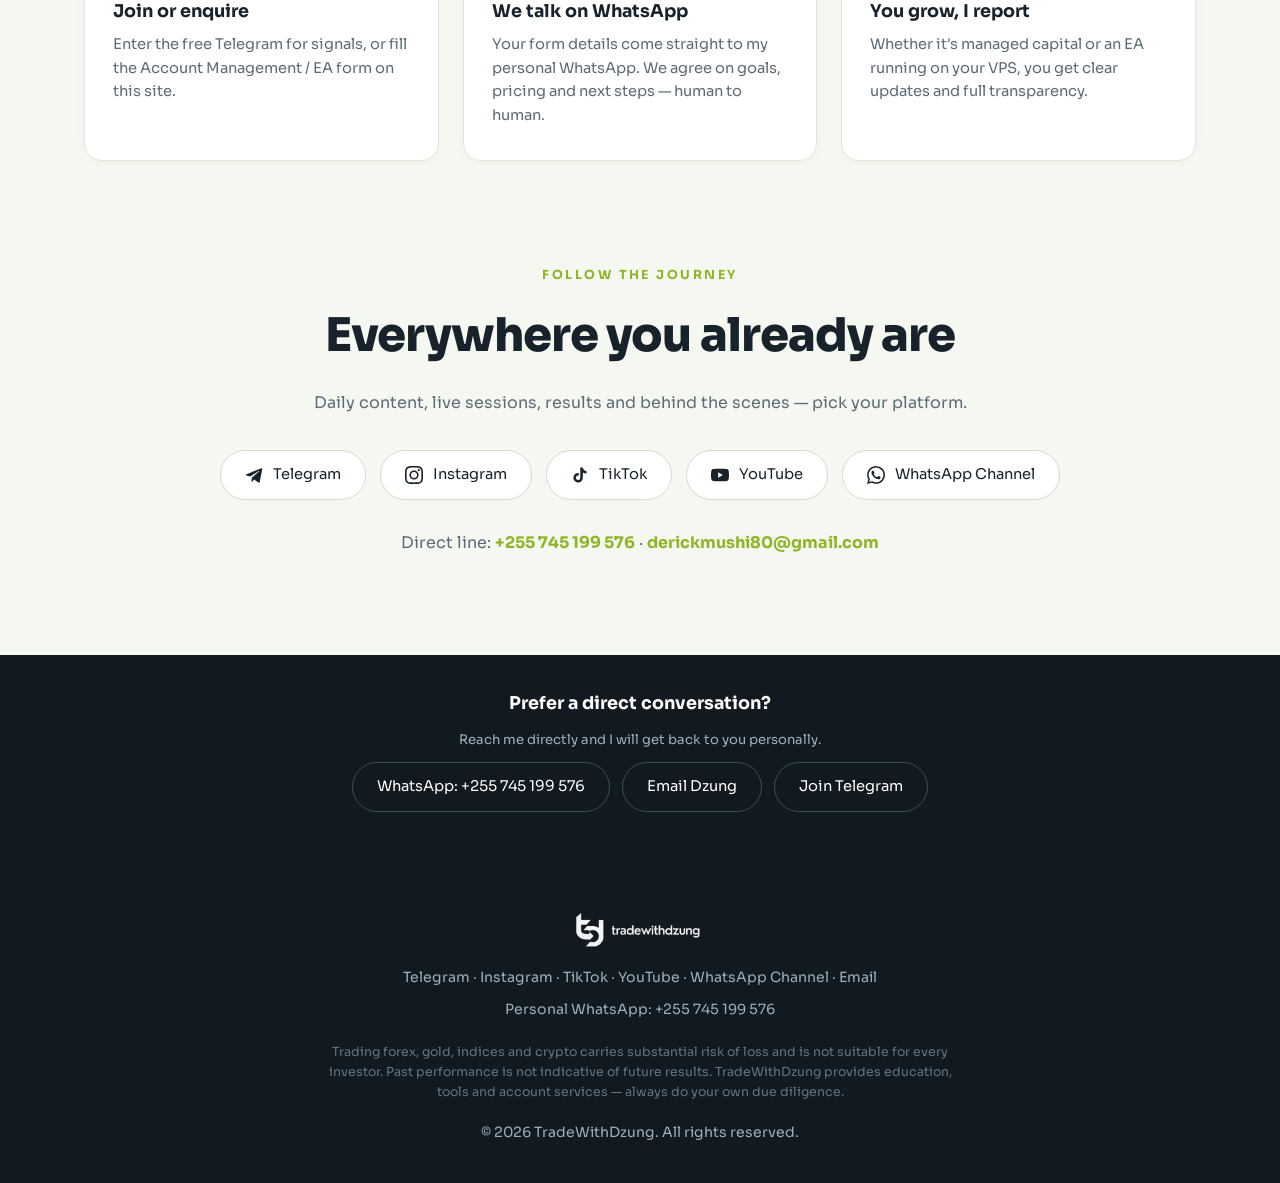
==== commit 924b67db: "Update index.html" ====
--- a/index.html
+++ b/index.html
@@ -3,7 +3,7 @@
 <head>
 <meta charset="UTF-8">
 <meta name="viewport" content="width=device-width, initial-scale=1.0">
-<link rel="icon" type="image/png" href="assets/logo.png">
+<link rel="icon" type="image/png" href="logo.png">
 <link rel="preconnect" href="https://fonts.googleapis.com">
 <link href="https://fonts.googleapis.com/css2?family=Sora:wght@400;600;700;800&display=swap" rel="stylesheet">
 <link rel="stylesheet" href="styles.css">
@@ -13,7 +13,7 @@
 <body>
 
   <nav class="nav">
-    <a href="index.html"><img src="assets/logo.png" alt="TradeWithDzung"></a>
+    <a href="index.html"><img src="logo.png" alt="TradeWithDzung"></a>
     <div class="links" id="navLinks">
       <a class="tlink active" href="index.html" style="color:var(--lime)">Home</a>
       <a class="tlink" href="index.html#about">About</a>
@@ -42,7 +42,7 @@
           </div>
         </div>
         <div class="hero-photo">
-          <img src="assets/dzung.jpg" alt="Dzung — TradeWithDzung founder">
+          <img src="dzung.jpg" alt="Dzung — TradeWithDzung founder">
           <div class="float-badge"><b>Dzung</b> · Founder &amp; Trader</div>
         </div>
       </div>
@@ -77,7 +77,7 @@
         </div>
       </div>
       <div class="about-photo reveal">
-        <img src="assets/dzung1.jpeg" alt="Dzung — TradeWithDzung founder">
+        <img src="dzung1.jpeg" alt="Dzung — TradeWithDzung founder">
       </div>
     </div>
   </section>
@@ -160,7 +160,7 @@
   </div>
 
   <footer>
-    <img class="flogo" src="assets/logo.png" alt="TradeWithDzung">
+    <img class="flogo" src="logo.png" alt="TradeWithDzung">
     <p>
       <a href="https://t.me/tradewithdzung" target="_blank">Telegram</a> ·
       <a href="https://www.instagram.com/tradewithdzung?stkn=azIyY24zc2JjOWRv" target="_blank">Instagram</a> ·
@@ -176,4 +176,4 @@
 
 <script src="script.js"></script>
 </body>
-</html>+</html>
